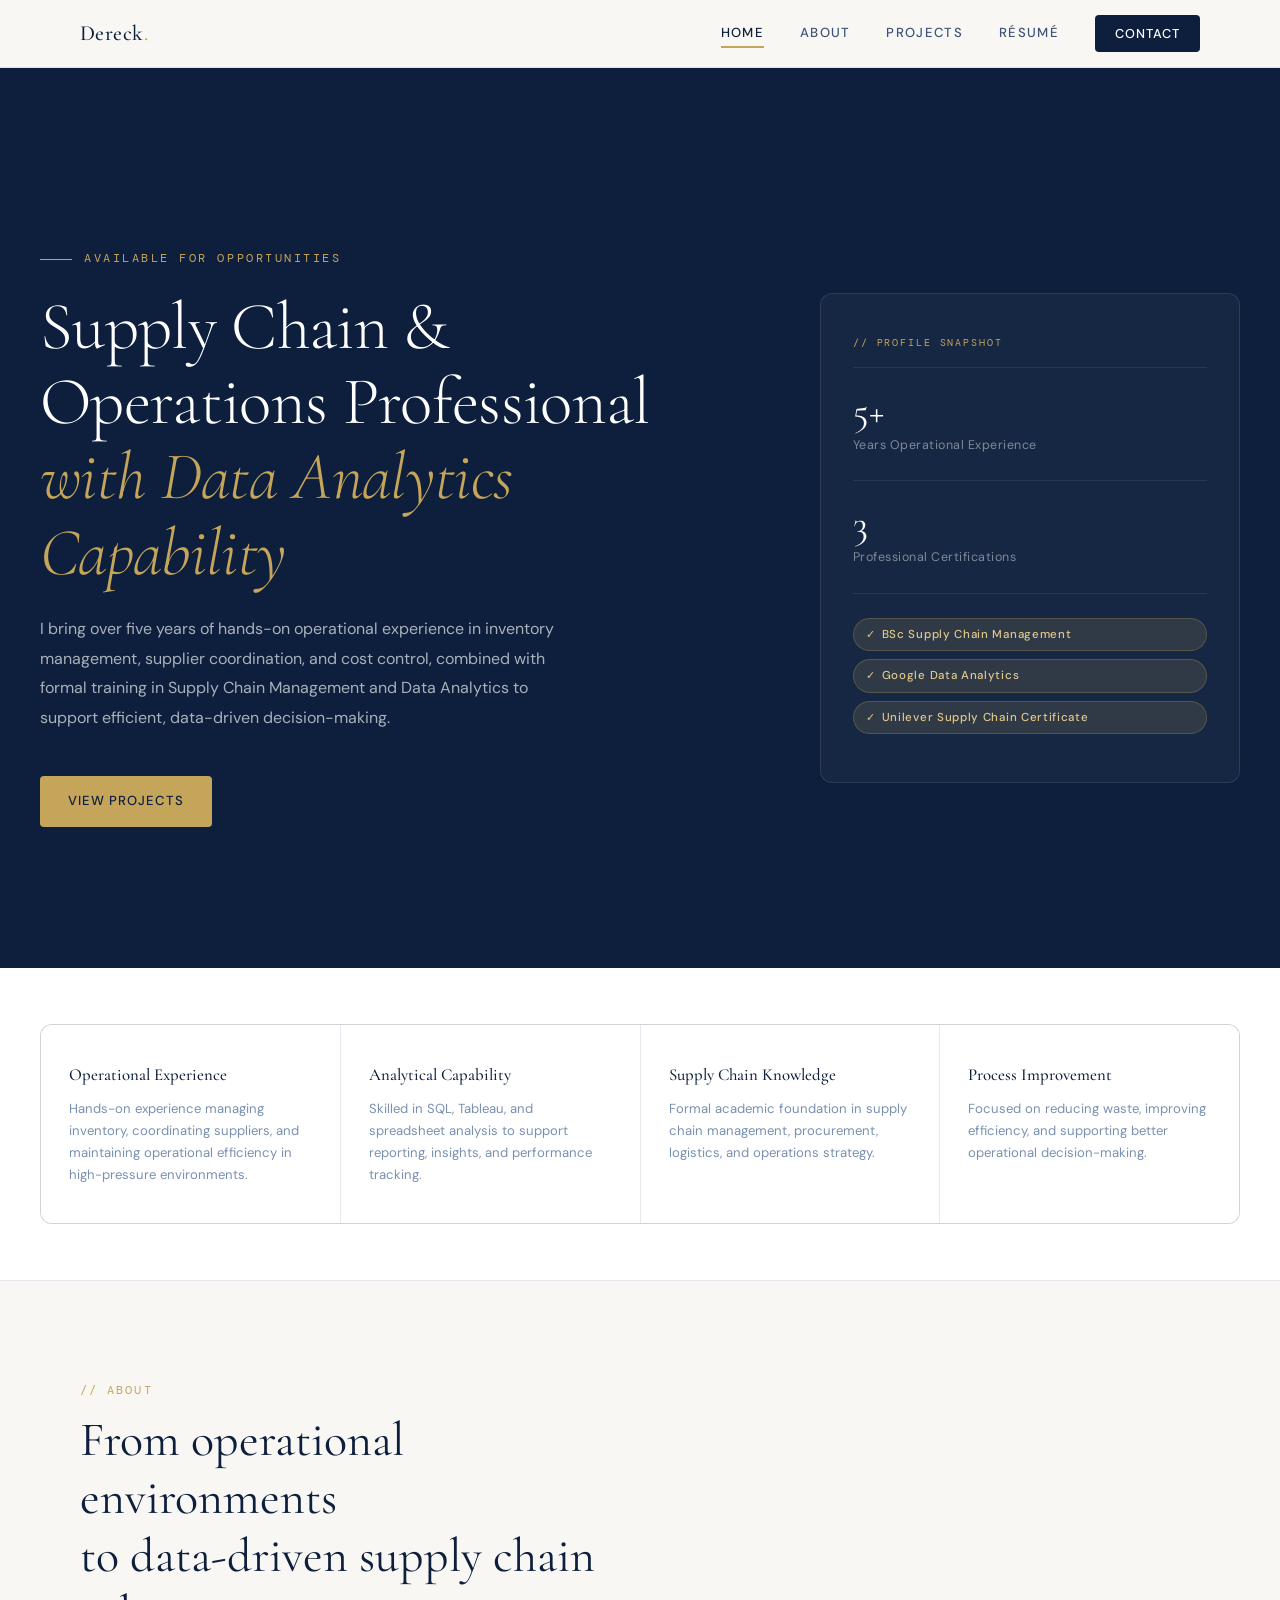
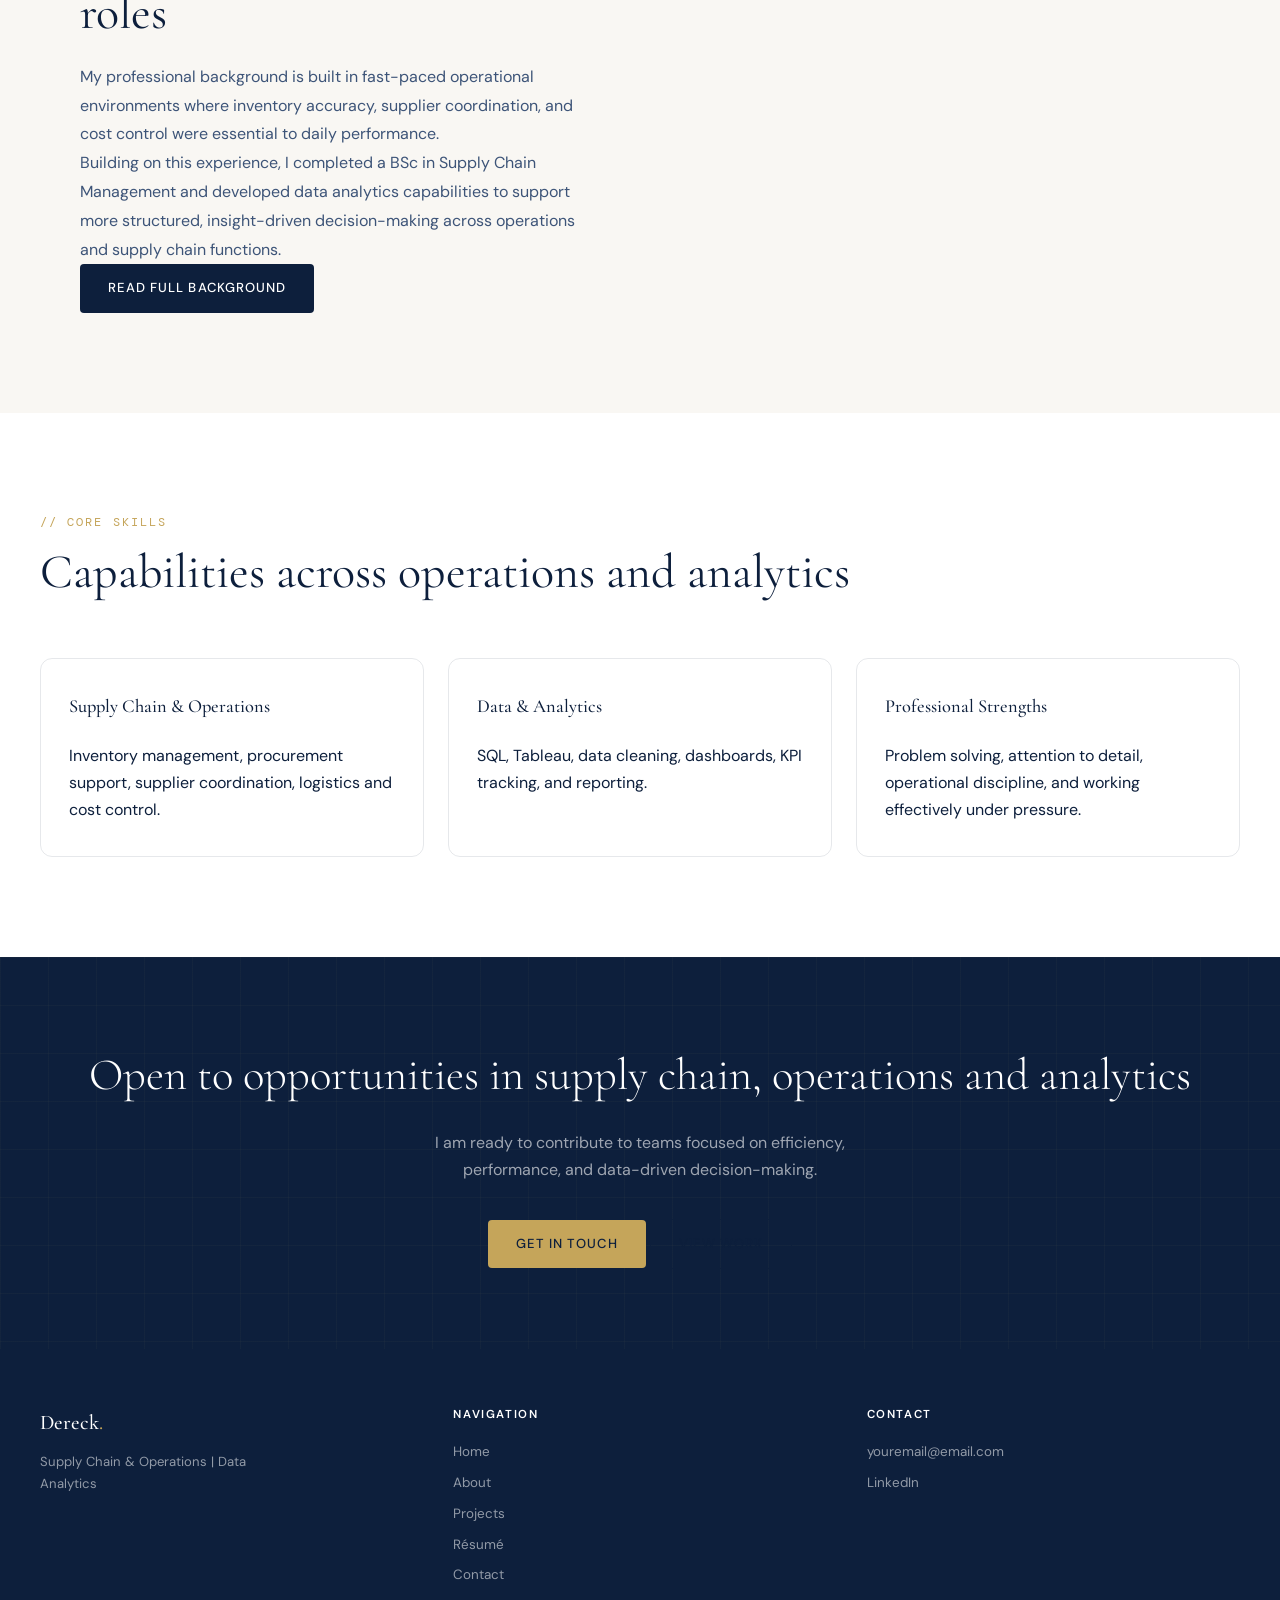
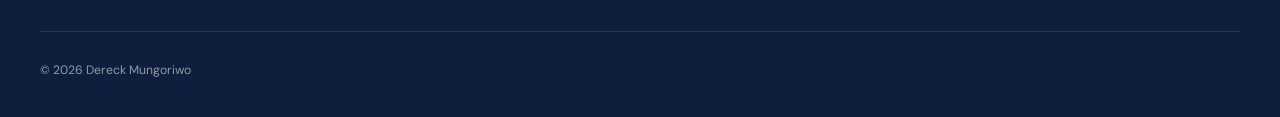
==== index.html @ 68392405 "Update index.html with new title and content" ====
<!DOCTYPE html>
<html lang="en">
<head>
  <meta charset="UTF-8" />
  <meta name="viewport" content="width=device-width, initial-scale=1.0" />

  <title>Dereck Mungoriwo | Supply Chain & Operations Portfolio</title>

  <meta name="description" content="Supply Chain Management graduate with 5+ years of operational experience in inventory control, supplier coordination, and cost efficiency, supported by data analytics skills in SQL, Tableau, and business reporting.">

  <!-- Canonical -->
  <link rel="canonical" href="https://dereckmungoriwo.com/" />

  <!-- Styles -->
  <link rel="stylesheet" href="assets/css/global.css" />
  <link rel="stylesheet" href="assets/css/home.css" />

  <!-- Google Analytics -->
  <script async src="https://www.googletagmanager.com/gtag/js?id=G-XXXXXXXXXX"></script>
  <script>
    window.dataLayer = window.dataLayer || [];
    function gtag(){dataLayer.push(arguments);}
    gtag('js', new Date());
    gtag('config', 'G-XXXXXXXXXX');
  </script>
</head>

<body>

<!-- NAV -->
<nav class="site-nav">
  <div class="nav-inner">
    <a href="index.html" class="nav-logo">Dereck<span>.</span></a>
    <div class="nav-links">
      <a href="index.html" class="active">Home</a>
      <a href="about.html">About</a>
      <a href="projects.html">Projects</a>
      <a href="resume.html">Résumé</a>
      <a href="contact.html" class="nav-cta">Contact</a>
    </div>
    <div class="nav-toggle" onclick="toggleNav()">
      <span></span><span></span><span></span>
    </div>
  </div>
</nav>

<div class="nav-mobile" id="navMobile">
  <a href="index.html">Home</a>
  <a href="about.html">About</a>
  <a href="projects.html">Projects</a>
  <a href="resume.html">Résumé</a>
  <a href="contact.html">Contact</a>
</div>

<main class="page-wrapper">

<!-- HERO -->
<section class="hero">
  <div class="hero-inner">

    <div class="hero-content">
      <p class="hero-eyebrow">Available for Opportunities</p>

      <h1 class="hero-title">
        Supply Chain & Operations Professional<br>
        <em>with Data Analytics Capability</em>
      </h1>

      <p class="hero-subtitle">
        I bring over five years of hands-on operational experience in inventory management, supplier coordination, and cost control, combined with formal training in Supply Chain Management and Data Analytics to support efficient, data-driven decision-making.
      </p>

      <div class="hero-actions">
        <a href="projects.html" class="btn btn-gold">View Projects</a>
        <a href="resume.html" class="btn btn-outline">Download CV</a>
        <a href="contact.html" class="btn btn-outline">Contact Me</a>
      </div>
    </div>

    <div class="hero-card">
      <p class="hero-card-label">// Profile Snapshot</p>

      <div class="hero-stat">
        <span class="hero-stat-num">5+</span>
        <span class="hero-stat-desc">Years Operational Experience</span>
      </div>

      <div class="hero-divider"></div>

      <div class="hero-stat">
        <span class="hero-stat-num">3</span>
        <span class="hero-stat-desc">Professional Certifications</span>
      </div>

      <div class="hero-divider"></div>

      <span class="hero-badge">BSc Supply Chain Management</span>
      <span class="hero-badge">Google Data Analytics</span>
      <span class="hero-badge">Unilever Supply Chain Certificate</span>
    </div>

  </div>
</section>

<!-- VALUE -->
<section class="value-strip">
  <div class="value-strip-inner">

    <div class="value-item">
      <h3>Operational Experience</h3>
      <p>Hands-on experience managing inventory, coordinating suppliers, and maintaining operational efficiency in high-pressure environments.</p>
    </div>

    <div class="value-item">
      <h3>Analytical Capability</h3>
      <p>Skilled in SQL, Tableau, and spreadsheet analysis to support reporting, insights, and performance tracking.</p>
    </div>

    <div class="value-item">
      <h3>Supply Chain Knowledge</h3>
      <p>Formal academic foundation in supply chain management, procurement, logistics, and operations strategy.</p>
    </div>

    <div class="value-item">
      <h3>Process Improvement</h3>
      <p>Focused on reducing waste, improving efficiency, and supporting better operational decision-making.</p>
    </div>

  </div>
</section>

<!-- ABOUT PREVIEW -->
<section class="about-preview">
  <div class="about-preview-inner container">

    <div class="about-text">
      <span class="section-label">// About</span>

      <h2 class="section-heading">
        From operational environments<br>to data-driven supply chain roles
      </h2>

      <p class="section-subtext">
        My professional background is built in fast-paced operational environments where inventory accuracy, supplier coordination, and cost control were essential to daily performance.
      </p>

      <p class="section-subtext">
        Building on this experience, I completed a BSc in Supply Chain Management and developed data analytics capabilities to support more structured, insight-driven decision-making across operations and supply chain functions.
      </p>

      <a href="about.html" class="btn btn-primary">Read Full Background</a>
    </div>

  </div>
</section>

<!-- SKILLS -->
<section class="skills-preview">
  <div class="skills-preview-inner">

    <span class="section-label">// Core Skills</span>
    <h2 class="section-heading">Capabilities across operations and analytics</h2>

    <div class="skills-preview-grid">

      <div class="skill-card">
        <h3>Supply Chain & Operations</h3>
        <p>Inventory management, procurement support, supplier coordination, logistics and cost control.</p>
      </div>

      <div class="skill-card">
        <h3>Data & Analytics</h3>
        <p>SQL, Tableau, data cleaning, dashboards, KPI tracking, and reporting.</p>
      </div>

      <div class="skill-card">
        <h3>Professional Strengths</h3>
        <p>Problem solving, attention to detail, operational discipline, and working effectively under pressure.</p>
      </div>

    </div>

  </div>
</section>

<!-- CTA -->
<section class="cta-banner">
  <h2>Open to opportunities in supply chain, operations and analytics</h2>
  <p>I am ready to contribute to teams focused on efficiency, performance, and data-driven decision-making.</p>

  <div>
    <a href="contact.html" class="btn btn-gold">Get in Touch</a>
    <a href="projects.html" class="btn btn-outline">View Work</a>
  </div>
</section>

</main>

<!-- FOOTER -->
<footer class="site-footer">
  <div class="footer-inner">

    <div class="footer-brand">
      <div class="footer-logo">Dereck<span>.</span></div>
      <p>Supply Chain & Operations | Data Analytics</p>
    </div>

    <div class="footer-col">
      <h4>Navigation</h4>
      <a href="index.html">Home</a>
      <a href="about.html">About</a>
      <a href="projects.html">Projects</a>
      <a href="resume.html">Résumé</a>
      <a href="contact.html">Contact</a>
    </div>

    <div class="footer-col">
      <h4>Contact</h4>
      <a href="mailto:youremail@email.com">youremail@email.com</a>
      <a href="https://linkedin.com/in/yourprofile" target="_blank">LinkedIn</a>
    </div>

  </div>

  <div class="footer-bottom">
    <p>© 2026 Dereck Mungoriwo</p>
  </div>
</footer>

<script>
function toggleNav() {
  document.getElementById('navMobile').classList.toggle('open');
}
</script>

</body>
</html>
---- assets/css/global.css ----
/* ============================================
   GLOBAL.CSS — Shared Variables, Reset, Nav, Footer
   ============================================ */

@import url('https://fonts.googleapis.com/css2?family=Cormorant+Garamond:wght@300;400;500;600&family=DM+Sans:wght@300;400;500;600&family=DM+Mono:wght@300;400&display=swap');

/* ── CSS Custom Properties ── */
:root {
  --navy: #0d1f3c;
  --navy-mid: #1a3256;
  --steel: #2c4a6e;
  --accent: #c5a55a;
  --accent-light: #e0c88a;
  --ivory: #f9f7f3;
  --white: #ffffff;
  --text-dark: #0d1f3c;
  --text-mid: #3d5478;
  --text-muted: #7a90b0;
  --border: rgba(13,31,60,0.10);
  --shadow-soft: 0 4px 24px rgba(13,31,60,0.08);
  --shadow-card: 0 8px 40px rgba(13,31,60,0.12);
  --radius: 4px;
  --radius-lg: 12px;
  --transition: 0.3s cubic-bezier(0.4,0,0.2,1);
  --font-display: 'Cormorant Garamond', serif;
  --font-body: 'DM Sans', sans-serif;
  --font-mono: 'DM Mono', monospace;
}

/* ── Reset ── */
*, *::before, *::after { box-sizing: border-box; margin: 0; padding: 0; }
html { scroll-behavior: smooth; font-size: 16px; }
body {
  font-family: var(--font-body);
  background: var(--ivory);
  color: var(--text-dark);
  line-height: 1.7;
  -webkit-font-smoothing: antialiased;
}
a { text-decoration: none; color: inherit; }
img { display: block; max-width: 100%; }
ul { list-style: none; }

/* ── Navigation ── */
.site-nav {
  position: fixed;
  top: 0; left: 0; right: 0;
  z-index: 100;
  background: rgba(249,247,243,0.92);
  backdrop-filter: blur(12px);
  border-bottom: 1px solid var(--border);
  height: 68px;
  display: flex;
  align-items: center;
}
.nav-inner {
  width: 100%;
  max-width: 1200px;
  margin: 0 auto;
  padding: 0 40px;
  display: flex;
  align-items: center;
  justify-content: space-between;
}
.nav-logo {
  font-family: var(--font-display);
  font-size: 1.35rem;
  font-weight: 500;
  color: var(--navy);
  letter-spacing: 0.02em;
}
.nav-logo span {
  color: var(--accent);
}
.nav-links {
  display: flex;
  gap: 36px;
  align-items: center;
}
.nav-links a {
  font-family: var(--font-body);
  font-size: 0.82rem;
  font-weight: 500;
  letter-spacing: 0.10em;
  text-transform: uppercase;
  color: var(--text-mid);
  transition: color var(--transition);
  position: relative;
}
.nav-links a::after {
  content: '';
  position: absolute;
  bottom: -3px; left: 0; right: 0;
  height: 1.5px;
  background: var(--accent);
  transform: scaleX(0);
  transition: transform var(--transition);
  transform-origin: left;
}
.nav-links a:hover, .nav-links a.active { color: var(--navy); }
.nav-links a:hover::after, .nav-links a.active::after { transform: scaleX(1); }
.nav-cta {
  background: var(--navy);
  color: var(--white) !important;
  padding: 8px 20px;
  border-radius: var(--radius);
  font-size: 0.80rem !important;
  letter-spacing: 0.08em !important;
  transition: background var(--transition) !important;
}
.nav-cta:hover { background: var(--steel) !important; }
.nav-cta::after { display: none !important; }

/* Hamburger */
.nav-toggle {
  display: none;
  flex-direction: column;
  gap: 5px;
  cursor: pointer;
  padding: 6px;
}
.nav-toggle span {
  display: block;
  width: 22px; height: 2px;
  background: var(--navy);
  border-radius: 2px;
  transition: var(--transition);
}
.nav-mobile {
  display: none;
  position: fixed;
  top: 68px; left: 0; right: 0;
  background: var(--ivory);
  border-bottom: 1px solid var(--border);
  padding: 20px 40px;
  z-index: 99;
  flex-direction: column;
  gap: 20px;
}
.nav-mobile a {
  font-size: 0.90rem;
  font-weight: 500;
  letter-spacing: 0.08em;
  text-transform: uppercase;
  color: var(--text-mid);
}
.nav-mobile.open { display: flex; }

/* ── Footer ── */
.site-footer {
  background: var(--navy);
  color: rgba(255,255,255,0.55);
  padding: 56px 40px 36px;
  margin-top: 0;
}
.footer-inner {
  max-width: 1200px;
  margin: 0 auto;
  display: grid;
  grid-template-columns: 1fr 1fr 1fr;
  gap: 40px;
  padding-bottom: 36px;
  border-bottom: 1px solid rgba(255,255,255,0.10);
}
.footer-brand .footer-logo {
  font-family: var(--font-display);
  font-size: 1.3rem;
  font-weight: 500;
  color: var(--white);
  margin-bottom: 10px;
}
.footer-brand .footer-logo span { color: var(--accent); }
.footer-brand p { font-size: 0.82rem; line-height: 1.7; max-width: 240px; }
.footer-col h4 {
  font-family: var(--font-body);
  font-size: 0.72rem;
  font-weight: 600;
  letter-spacing: 0.14em;
  text-transform: uppercase;
  color: var(--white);
  margin-bottom: 16px;
}
.footer-col a, .footer-col p {
  display: block;
  font-size: 0.84rem;
  color: rgba(255,255,255,0.55);
  margin-bottom: 8px;
  transition: color var(--transition);
}
.footer-col a:hover { color: var(--accent); }
.footer-bottom {
  max-width: 1200px;
  margin: 28px auto 0;
  display: flex;
  justify-content: space-between;
  align-items: center;
  font-size: 0.76rem;
}
.footer-bottom a { color: var(--accent); }

/* ── Shared Utility Classes ── */
.section-label {
  font-family: var(--font-mono);
  font-size: 0.72rem;
  letter-spacing: 0.18em;
  text-transform: uppercase;
  color: var(--accent);
  margin-bottom: 12px;
  display: block;
}
.section-heading {
  font-family: var(--font-display);
  font-size: clamp(2rem, 4vw, 3rem);
  font-weight: 400;
  color: var(--navy);
  line-height: 1.2;
  margin-bottom: 20px;
}
.section-subtext {
  font-size: 1rem;
  color: var(--text-mid);
  max-width: 560px;
  line-height: 1.8;
}
.btn {
  display: inline-flex;
  align-items: center;
  gap: 8px;
  padding: 13px 28px;
  font-family: var(--font-body);
  font-size: 0.82rem;
  font-weight: 500;
  letter-spacing: 0.08em;
  text-transform: uppercase;
  border-radius: var(--radius);
  cursor: pointer;
  transition: all var(--transition);
  border: none;
}
.btn-primary {
  background: var(--navy);
  color: var(--white);
}
.btn-primary:hover {
  background: var(--steel);
  transform: translateY(-1px);
  box-shadow: 0 6px 20px rgba(13,31,60,0.18);
}
.btn-outline {
  background: transparent;
  color: var(--navy);
  border: 1.5px solid var(--navy);
}
.btn-outline:hover {
  background: var(--navy);
  color: var(--white);
  transform: translateY(-1px);
}
.btn-gold {
  background: var(--accent);
  color: var(--navy);
}
.btn-gold:hover {
  background: var(--accent-light);
  transform: translateY(-1px);
  box-shadow: 0 6px 20px rgba(197,165,90,0.28);
}
.container {
  max-width: 1200px;
  margin: 0 auto;
  padding: 0 40px;
}
.page-wrapper {
  padding-top: 68px;
}

/* ── Tag Chips ── */
.tag {
  display: inline-block;
  background: rgba(13,31,60,0.06);
  color: var(--text-mid);
  font-size: 0.72rem;
  font-weight: 500;
  letter-spacing: 0.08em;
  text-transform: uppercase;
  padding: 4px 10px;
  border-radius: 2px;
}
.tag-gold {
  background: rgba(197,165,90,0.15);
  color: var(--accent);
}

/* ── Fade-in animation ── */
.fade-up {
  opacity: 0;
  transform: translateY(24px);
  transition: opacity 0.6s ease, transform 0.6s ease;
}
.fade-up.visible {
  opacity: 1;
  transform: none;
}

/* ── Responsive ── */
@media (max-width: 768px) {
  .nav-links { display: none; }
  .nav-toggle { display: flex; }
  .container { padding: 0 24px; }
  .footer-inner { grid-template-columns: 1fr; gap: 28px; }
  .footer-bottom { flex-direction: column; gap: 8px; text-align: center; }
}

/* ── Nav JS script (shared) ── */
---- assets/css/home.css ----
/* ============================================
   HOME.CSS — Index / Landing Page Styles
   ============================================ */

/* ── Hero ── */
.hero {
  min-height: 100vh;
  display: flex;
  align-items: center;
  background: var(--navy);
  position: relative;
  overflow: hidden;
  padding: 120px 40px 80px;
}
.hero-bg-grid {
  position: absolute;
  inset: 0;
  background-image:
    linear-gradient(rgba(197,165,90,0.04) 1px, transparent 1px),
    linear-gradient(90deg, rgba(197,165,90,0.04) 1px, transparent 1px);
  background-size: 60px 60px;
  pointer-events: none;
}
.hero-bg-circle {
  position: absolute;
  width: 700px; height: 700px;
  border-radius: 50%;
  background: radial-gradient(circle, rgba(44,74,110,0.5) 0%, transparent 70%);
  right: -200px; top: -100px;
  pointer-events: none;
}
.hero-bg-accent {
  position: absolute;
  width: 300px; height: 3px;
  background: linear-gradient(90deg, var(--accent), transparent);
  top: 50%; left: 0;
  transform: translateY(-50%);
  pointer-events: none;
}
.hero-inner {
  max-width: 1200px;
  margin: 0 auto;
  width: 100%;
  display: grid;
  grid-template-columns: 1fr 420px;
  gap: 80px;
  align-items: center;
}
.hero-eyebrow {
  font-family: var(--font-mono);
  font-size: 0.72rem;
  letter-spacing: 0.22em;
  text-transform: uppercase;
  color: var(--accent);
  margin-bottom: 20px;
  display: flex;
  align-items: center;
  gap: 12px;
}
.hero-eyebrow::before {
  content: '';
  width: 32px; height: 1px;
  background: var(--accent);
  display: inline-block;
}
.hero-title {
  font-family: var(--font-display);
  font-size: clamp(2.6rem, 5.5vw, 4.2rem);
  font-weight: 300;
  color: var(--white);
  line-height: 1.12;
  margin-bottom: 24px;
  letter-spacing: -0.01em;
}
.hero-title em {
  font-style: italic;
  color: var(--accent);
}
.hero-subtitle {
  font-size: 1rem;
  color: rgba(255,255,255,0.65);
  line-height: 1.85;
  max-width: 540px;
  margin-bottom: 44px;
}
.hero-actions {
  display: flex;
  gap: 16px;
  flex-wrap: wrap;
}
.hero-card {
  background: rgba(255,255,255,0.04);
  border: 1px solid rgba(255,255,255,0.10);
  border-radius: var(--radius-lg);
  padding: 40px 32px;
  backdrop-filter: blur(8px);
}
.hero-card-label {
  font-family: var(--font-mono);
  font-size: 0.65rem;
  letter-spacing: 0.18em;
  text-transform: uppercase;
  color: var(--accent);
  margin-bottom: 24px;
  padding-bottom: 16px;
  border-bottom: 1px solid rgba(255,255,255,0.08);
}
.hero-stat {
  display: flex;
  flex-direction: column;
  margin-bottom: 24px;
}
.hero-stat-num {
  font-family: var(--font-display);
  font-size: 2.4rem;
  font-weight: 400;
  color: var(--white);
  line-height: 1;
  margin-bottom: 4px;
}
.hero-stat-desc {
  font-size: 0.78rem;
  color: rgba(255,255,255,0.45);
  letter-spacing: 0.04em;
}
.hero-divider {
  height: 1px;
  background: rgba(255,255,255,0.08);
  margin: 8px 0 24px;
}
.hero-badge {
  display: inline-flex;
  align-items: center;
  gap: 6px;
  background: rgba(197,165,90,0.15);
  border: 1px solid rgba(197,165,90,0.25);
  color: var(--accent-light);
  font-size: 0.72rem;
  font-weight: 500;
  letter-spacing: 0.06em;
  padding: 6px 12px;
  border-radius: 40px;
  margin-bottom: 8px;
  width: 100%;
}
.hero-badge::before {
  content: '✓';
  font-size: 0.7rem;
}

/* Hero animations */
.hero-title { animation: fadeSlideUp 0.8s 0.1s both; }
.hero-eyebrow { animation: fadeSlideUp 0.8s 0s both; }
.hero-subtitle { animation: fadeSlideUp 0.8s 0.2s both; }
.hero-actions { animation: fadeSlideUp 0.8s 0.3s both; }
.hero-card { animation: fadeSlideUp 0.9s 0.4s both; }

@keyframes fadeSlideUp {
  from { opacity: 0; transform: translateY(28px); }
  to { opacity: 1; transform: none; }
}

/* ── What I Bring strip ── */
.value-strip {
  background: var(--white);
  padding: 56px 40px;
  border-bottom: 1px solid var(--border);
}
.value-strip-inner {
  max-width: 1200px;
  margin: 0 auto;
  display: grid;
  grid-template-columns: repeat(4, 1fr);
  gap: 1px;
  background: var(--border);
  border: 1px solid var(--border);
  border-radius: var(--radius-lg);
  overflow: hidden;
}
.value-item {
  background: var(--white);
  padding: 36px 28px;
  transition: background var(--transition);
}
.value-item:hover { background: var(--ivory); }
.value-icon {
  font-size: 1.5rem;
  margin-bottom: 14px;
}
.value-item h3 {
  font-family: var(--font-display);
  font-size: 1.05rem;
  font-weight: 500;
  color: var(--navy);
  margin-bottom: 8px;
}
.value-item p {
  font-size: 0.82rem;
  color: var(--text-muted);
  line-height: 1.7;
}

/* ── About preview ── */
.about-preview {
  padding: 100px 40px;
}
.about-preview-inner {
  max-width: 1200px;
  margin: 0 auto;
  display: grid;
  grid-template-columns: 1fr 1fr;
  gap: 80px;
  align-items: center;
}
.about-visual {
  position: relative;
}
.about-visual-card {
  background: var(--navy);
  border-radius: var(--radius-lg);
  padding: 48px 40px;
  color: var(--white);
  position: relative;
  overflow: hidden;
}
.about-visual-card::before {
  content: '';
  position: absolute;
  top: -40px; right: -40px;
  width: 180px; height: 180px;
  border-radius: 50%;
  background: rgba(197,165,90,0.08);
}
.about-visual-card::after {
  content: '';
  position: absolute;
  bottom: -30px; left: -30px;
  width: 120px; height: 120px;
  border-radius: 50%;
  background: rgba(44,74,110,0.4);
}
.about-quote {
  font-family: var(--font-display);
  font-size: 1.5rem;
  font-weight: 300;
  font-style: italic;
  line-height: 1.5;
  margin-bottom: 24px;
  position: relative;
  z-index: 1;
}
.about-quote::before {
  content: '"';
  font-size: 4rem;
  color: var(--accent);
  line-height: 0;
  vertical-align: -0.4em;
  margin-right: 4px;
  font-style: normal;
}
.about-source {
  font-size: 0.78rem;
  color: rgba(255,255,255,0.45);
  letter-spacing: 0.08em;
  text-transform: uppercase;
  position: relative;
  z-index: 1;
}
.about-journey {
  margin-top: 20px;
  display: flex;
  flex-direction: column;
  gap: 12px;
}
.journey-step {
  display: flex;
  align-items: flex-start;
  gap: 14px;
  background: var(--white);
  border: 1px solid var(--border);
  padding: 16px 20px;
  border-radius: var(--radius);
}
.journey-dot {
  width: 8px; height: 8px;
  border-radius: 50%;
  background: var(--accent);
  flex-shrink: 0;
  margin-top: 6px;
}
.journey-step p {
  font-size: 0.83rem;
  color: var(--text-mid);
  line-height: 1.6;
}
.journey-step strong {
  color: var(--navy);
  display: block;
  font-size: 0.80rem;
  letter-spacing: 0.04em;
  margin-bottom: 2px;
}

/* ── Skills preview ── */
.skills-preview {
  background: var(--white);
  padding: 100px 40px;
}
.skills-preview-inner {
  max-width: 1200px;
  margin: 0 auto;
}
.skills-preview-grid {
  display: grid;
  grid-template-columns: repeat(3, 1fr);
  gap: 24px;
  margin-top: 56px;
}
.skill-card {
  border: 1px solid var(--border);
  border-radius: var(--radius-lg);
  padding: 32px 28px;
  transition: all var(--transition);
  position: relative;
  overflow: hidden;
}
.skill-card::before {
  content: '';
  position: absolute;
  top: 0; left: 0; right: 0;
  height: 3px;
  background: var(--accent);
  transform: scaleX(0);
  transform-origin: left;
  transition: transform var(--transition);
}
.skill-card:hover { box-shadow: var(--shadow-card); transform: translateY(-4px); }
.skill-card:hover::before { transform: scaleX(1); }
.skill-card h3 {
  font-family: var(--font-display);
  font-size: 1.15rem;
  font-weight: 500;
  color: var(--navy);
  margin-bottom: 20px;
}
.skill-pills {
  display: flex;
  flex-wrap: wrap;
  gap: 8px;
}
.skill-pill {
  font-size: 0.72rem;
  font-weight: 500;
  color: var(--text-mid);
  background: var(--ivory);
  border: 1px solid var(--border);
  padding: 5px 12px;
  border-radius: 40px;
  letter-spacing: 0.04em;
}

/* ── CTA Banner ── */
.cta-banner {
  background: var(--navy);
  padding: 80px 40px;
  text-align: center;
  position: relative;
  overflow: hidden;
}
.cta-banner::before {
  content: '';
  position: absolute;
  inset: 0;
  background-image:
    linear-gradient(rgba(197,165,90,0.04) 1px, transparent 1px),
    linear-gradient(90deg, rgba(197,165,90,0.04) 1px, transparent 1px);
  background-size: 48px 48px;
}
.cta-banner h2 {
  font-family: var(--font-display);
  font-size: clamp(1.8rem, 3.5vw, 2.8rem);
  font-weight: 300;
  color: var(--white);
  margin-bottom: 16px;
  position: relative;
}
.cta-banner p {
  color: rgba(255,255,255,0.60);
  font-size: 1rem;
  margin-bottom: 36px;
  max-width: 500px;
  margin-left: auto;
  margin-right: auto;
  position: relative;
}
.cta-banner .btn { position: relative; }

/* ── Responsive ── */
@media (max-width: 1024px) {
  .hero-inner { grid-template-columns: 1fr; }
  .hero-card { display: none; }
  .value-strip-inner { grid-template-columns: repeat(2, 1fr); }
  .about-preview-inner { grid-template-columns: 1fr; }
  .skills-preview-grid { grid-template-columns: 1fr 1fr; }
}
@media (max-width: 640px) {
  .value-strip-inner { grid-template-columns: 1fr; }
  .skills-preview-grid { grid-template-columns: 1fr; }
  .hero { padding: 100px 24px 60px; }
  .about-preview, .skills-preview { padding: 64px 24px; }
}
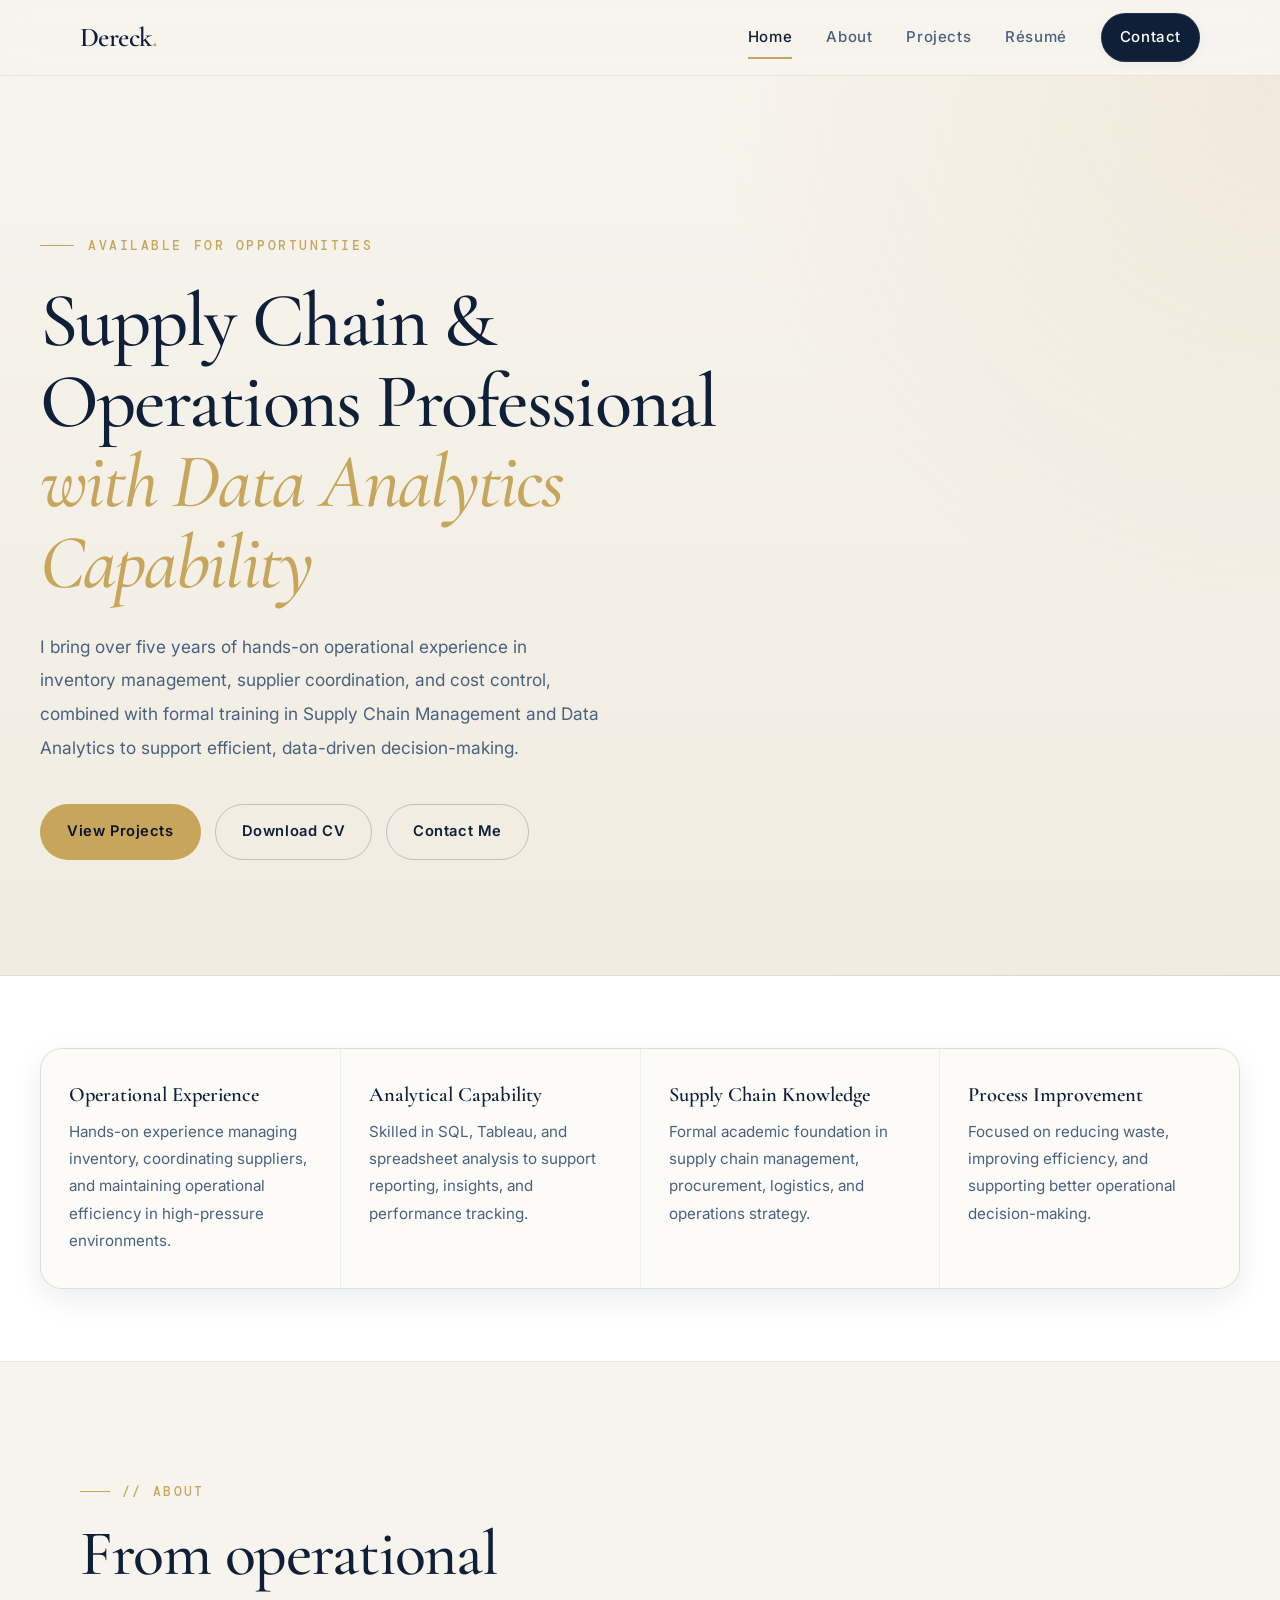
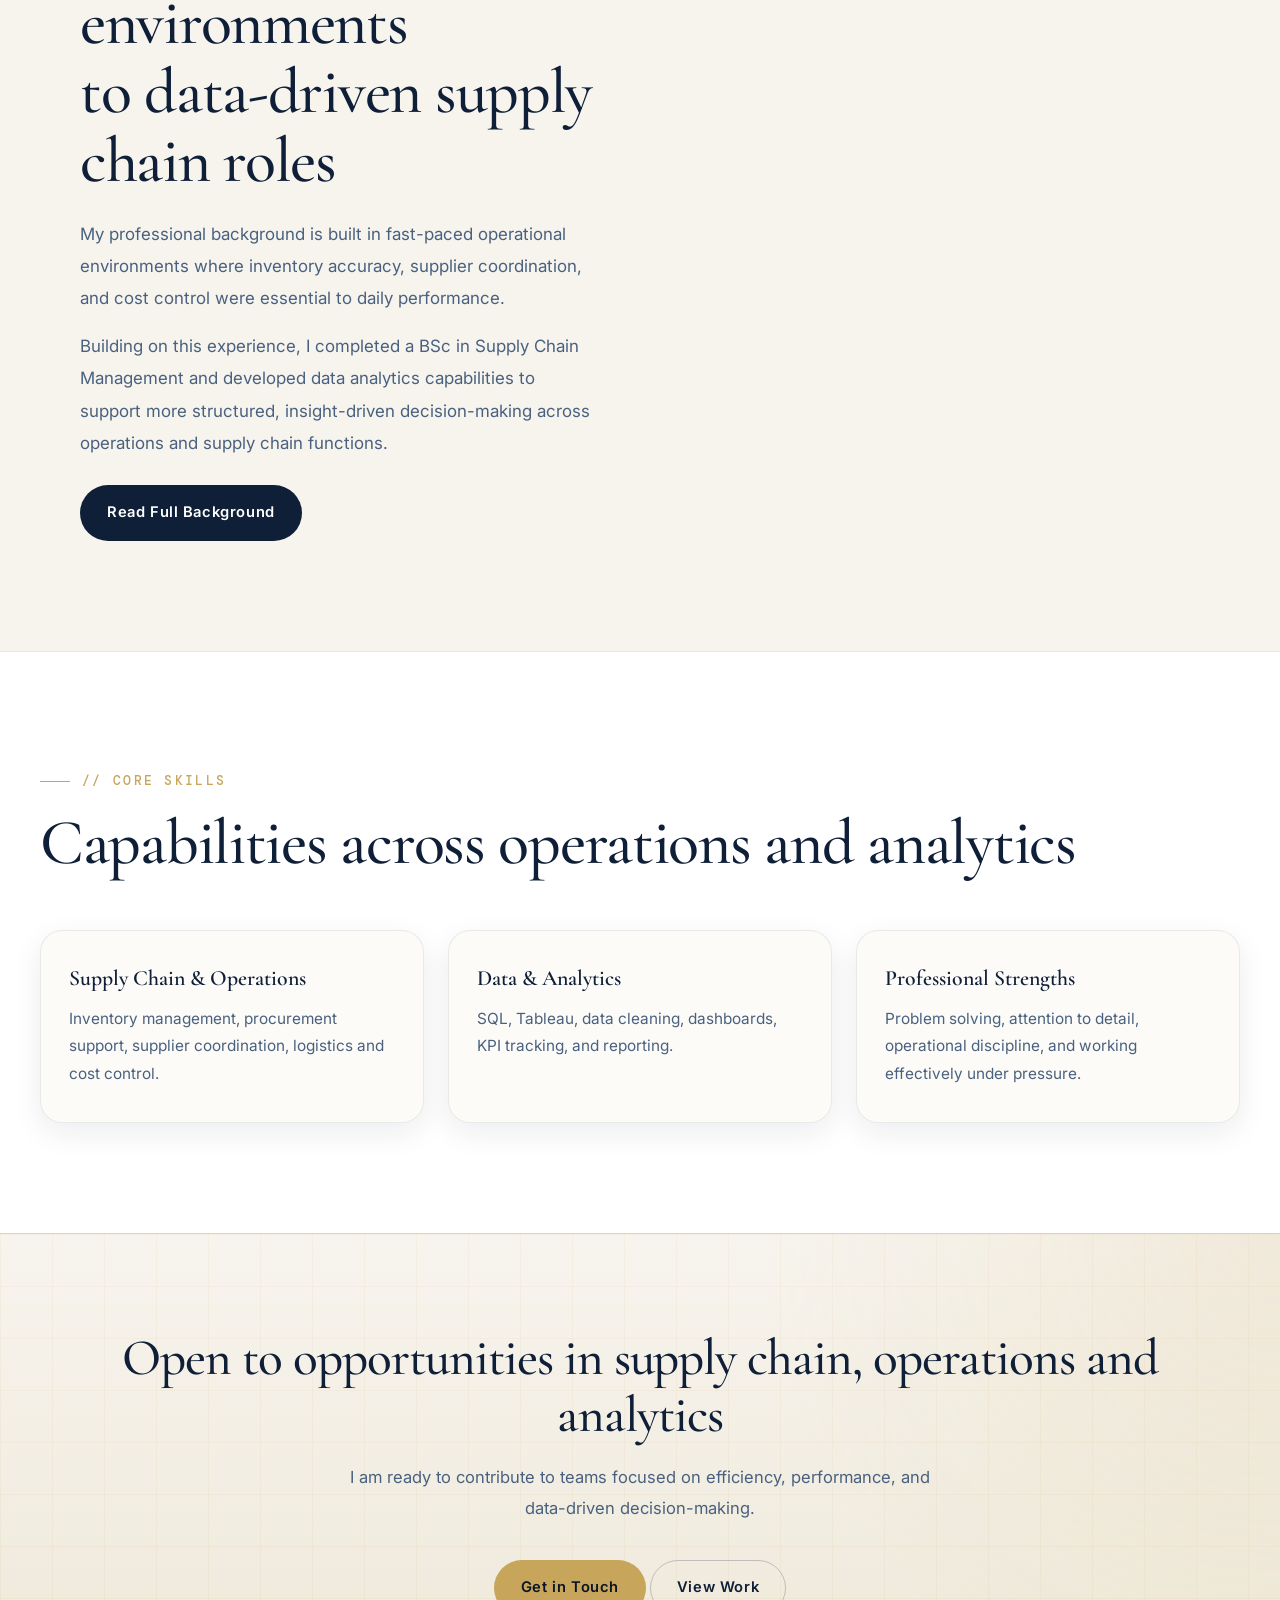
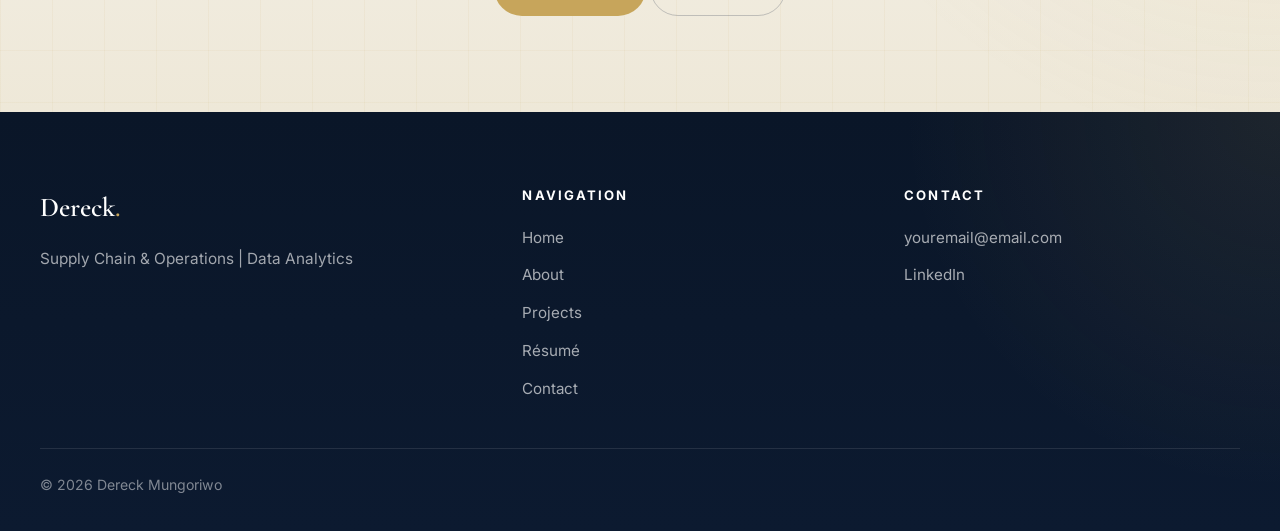
==== commit 35d2646c: "Fix hero title and remove profile snapshot Updated hero section to reflect correct title and removed" ====
--- a/index.html
+++ b/index.html
@@ -54,15 +54,14 @@
 
 <main class="page-wrapper">
 
-<!-- HERO -->
 <section class="hero">
   <div class="hero-inner">
 
-    <div class="hero-content">
+    <div class="hero-content hero-content-full">
       <p class="hero-eyebrow">Available for Opportunities</p>
 
       <h1 class="hero-title">
-        Supply Chain & Operations Professional<br>
+        Supply Chain &amp; Operations Professional
         <em>with Data Analytics Capability</em>
       </h1>
 
@@ -75,28 +74,6 @@
         <a href="resume.html" class="btn btn-outline">Download CV</a>
         <a href="contact.html" class="btn btn-outline">Contact Me</a>
       </div>
-    </div>
-
-    <div class="hero-card">
-      <p class="hero-card-label">// Profile Snapshot</p>
-
-      <div class="hero-stat">
-        <span class="hero-stat-num">5+</span>
-        <span class="hero-stat-desc">Years Operational Experience</span>
-      </div>
-
-      <div class="hero-divider"></div>
-
-      <div class="hero-stat">
-        <span class="hero-stat-num">3</span>
-        <span class="hero-stat-desc">Professional Certifications</span>
-      </div>
-
-      <div class="hero-divider"></div>
-
-      <span class="hero-badge">BSc Supply Chain Management</span>
-      <span class="hero-badge">Google Data Analytics</span>
-      <span class="hero-badge">Unilever Supply Chain Certificate</span>
     </div>
 
   </div>
--- a/assets/css/global.css
+++ b/assets/css/global.css
@@ -1,314 +1,749 @@
 /* ============================================
-   GLOBAL.CSS — Shared Variables, Reset, Nav, Footer
+   GLOBAL.CSS — Premium Shared Design System
    ============================================ */
 
-@import url('https://fonts.googleapis.com/css2?family=Cormorant+Garamond:wght@300;400;500;600&family=DM+Sans:wght@300;400;500;600&family=DM+Mono:wght@300;400&display=swap');
+@import url('https://fonts.googleapis.com/css2?family=Cormorant+Garamond:wght@400;500;600;700&family=Inter:wght@400;500;600;700&family=DM+Mono:wght@400;500&display=swap');
 
 /* ── CSS Custom Properties ── */
 :root {
-  --navy: #0d1f3c;
-  --navy-mid: #1a3256;
-  --steel: #2c4a6e;
-  --accent: #c5a55a;
-  --accent-light: #e0c88a;
-  --ivory: #f9f7f3;
+  --navy: #0f1f38;
+  --navy-deep: #0a1628;
+  --navy-soft: #1b3358;
+  --steel: #35527a;
+  --accent: #c7a55b;
+  --accent-soft: #d7b978;
+  --accent-pale: #efe2bf;
+  --ivory: #f7f4ee;
+  --surface: #fcfbf8;
   --white: #ffffff;
-  --text-dark: #0d1f3c;
-  --text-mid: #3d5478;
-  --text-muted: #7a90b0;
-  --border: rgba(13,31,60,0.10);
-  --shadow-soft: 0 4px 24px rgba(13,31,60,0.08);
-  --shadow-card: 0 8px 40px rgba(13,31,60,0.12);
-  --radius: 4px;
-  --radius-lg: 12px;
-  --transition: 0.3s cubic-bezier(0.4,0,0.2,1);
+
+  --text-dark: #13253f;
+  --text-mid: #49617f;
+  --text-soft: #6f829d;
+  --text-faint: #97a7bc;
+
+  --border: rgba(15, 31, 56, 0.10);
+  --border-strong: rgba(15, 31, 56, 0.18);
+
+  --shadow-xs: 0 2px 10px rgba(15, 31, 56, 0.04);
+  --shadow-soft: 0 10px 30px rgba(15, 31, 56, 0.08);
+  --shadow-card: 0 18px 50px rgba(15, 31, 56, 0.12);
+  --shadow-hover: 0 22px 60px rgba(15, 31, 56, 0.16);
+
+  --radius-sm: 8px;
+  --radius: 14px;
+  --radius-lg: 22px;
+  --radius-xl: 30px;
+
+  --transition: 0.32s cubic-bezier(0.4, 0, 0.2, 1);
+
   --font-display: 'Cormorant Garamond', serif;
-  --font-body: 'DM Sans', sans-serif;
+  --font-body: 'Inter', sans-serif;
   --font-mono: 'DM Mono', monospace;
+
+  --max-width: 1200px;
 }
 
 /* ── Reset ── */
-*, *::before, *::after { box-sizing: border-box; margin: 0; padding: 0; }
-html { scroll-behavior: smooth; font-size: 16px; }
+*,
+*::before,
+*::after {
+  box-sizing: border-box;
+  margin: 0;
+  padding: 0;
+}
+
+html {
+  scroll-behavior: smooth;
+  font-size: 16px;
+  /* Prevents fixed nav from covering section headings on anchor jump */
+  scroll-padding-top: 96px;
+}
+
 body {
   font-family: var(--font-body);
   background: var(--ivory);
   color: var(--text-dark);
-  line-height: 1.7;
+  line-height: 1.75;
   -webkit-font-smoothing: antialiased;
-}
-a { text-decoration: none; color: inherit; }
-img { display: block; max-width: 100%; }
-ul { list-style: none; }
+  text-rendering: optimizeLegibility;
+}
+
+/* Ensures Cormorant Garamond applies to all headings,
+   not only those carrying an explicit class */
+h1, h2, h3 {
+  font-family: var(--font-display);
+  font-weight: 500;
+}
+
+a {
+  text-decoration: none;
+  color: inherit;
+  transition: color var(--transition), opacity var(--transition), transform var(--transition);
+}
+
+img {
+  display: block;
+  max-width: 100%;
+}
+
+ul {
+  list-style: none;
+}
+
+button,
+input,
+textarea,
+select {
+  font: inherit;
+}
+
+/* ── Global Layout ── */
+.container {
+  max-width: var(--max-width);
+  margin: 0 auto;
+  padding: 0 40px;
+}
+
+.page-wrapper {
+  padding-top: 76px;
+}
+
+section {
+  position: relative;
+}
+
+/* ── Typography ── */
+.section-label {
+  display: inline-flex;
+  align-items: center;
+  gap: 12px;
+  font-family: var(--font-mono);
+  font-size: 0.8rem;
+  font-weight: 500;
+  letter-spacing: 0.18em;
+  text-transform: uppercase;
+  color: var(--accent);
+  margin-bottom: 16px;
+}
+
+.section-label::before {
+  content: '';
+  width: 30px;
+  height: 1px;
+  background: var(--accent);
+  display: inline-block;
+}
+
+.section-heading {
+  font-family: var(--font-display);
+  font-size: clamp(2.4rem, 5vw, 4rem);
+  font-weight: 500;
+  line-height: 1.08;
+  letter-spacing: -0.02em;
+  color: var(--navy);
+  margin-bottom: 22px;
+}
+
+.section-subtext {
+  font-size: 1.06rem;
+  line-height: 1.9;
+  color: var(--text-mid);
+  max-width: 720px;
+}
+
+/* ── Shared Page Hero ── */
+.page-hero {
+  padding: 120px 40px 80px;
+  background:
+    radial-gradient(circle at top right, rgba(199,165,91,0.10), transparent 30%),
+    linear-gradient(180deg, #f9f7f2 0%, #f6f2ea 100%);
+  border-bottom: 1px solid var(--border);
+}
+
+.page-hero-inner {
+  max-width: 920px;
+  margin: 0 auto;
+  text-align: center;
+}
+
+.page-hero h1 {
+  font-family: var(--font-display);
+  font-size: clamp(2.8rem, 6vw, 4.8rem);
+  font-weight: 500;
+  line-height: 1.06;
+  letter-spacing: -0.02em;
+  color: var(--navy);
+  margin-bottom: 20px;
+}
+
+.page-hero h1 em {
+  font-style: italic;
+  color: var(--accent);
+}
+
+.page-hero p {
+  font-size: 1.08rem;
+  line-height: 1.9;
+  color: var(--text-mid);
+  max-width: 760px;
+  margin: 0 auto;
+}
 
 /* ── Navigation ── */
 .site-nav {
   position: fixed;
-  top: 0; left: 0; right: 0;
-  z-index: 100;
-  background: rgba(249,247,243,0.92);
-  backdrop-filter: blur(12px);
-  border-bottom: 1px solid var(--border);
-  height: 68px;
+  top: 0;
+  left: 0;
+  right: 0;
+  z-index: 1000;
+  height: 76px;
   display: flex;
   align-items: center;
-}
+  background: rgba(247, 244, 238, 0.88);
+  backdrop-filter: blur(16px);
+  border-bottom: 1px solid rgba(15, 31, 56, 0.08);
+}
+
 .nav-inner {
   width: 100%;
-  max-width: 1200px;
+  max-width: var(--max-width);
   margin: 0 auto;
   padding: 0 40px;
   display: flex;
   align-items: center;
   justify-content: space-between;
 }
+
 .nav-logo {
   font-family: var(--font-display);
-  font-size: 1.35rem;
-  font-weight: 500;
+  font-size: 1.7rem;
+  font-weight: 600;
+  letter-spacing: -0.02em;
   color: var(--navy);
-  letter-spacing: 0.02em;
-}
+}
+
 .nav-logo span {
   color: var(--accent);
 }
+
 .nav-links {
   display: flex;
-  gap: 36px;
   align-items: center;
-}
+  gap: 34px;
+}
+
 .nav-links a {
-  font-family: var(--font-body);
-  font-size: 0.82rem;
+  position: relative;
+  font-size: 0.94rem;
   font-weight: 500;
-  letter-spacing: 0.10em;
-  text-transform: uppercase;
+  letter-spacing: 0.04em;
   color: var(--text-mid);
-  transition: color var(--transition);
-  position: relative;
-}
+}
+
 .nav-links a::after {
   content: '';
   position: absolute;
-  bottom: -3px; left: 0; right: 0;
-  height: 1.5px;
+  left: 0;
+  bottom: -8px;
+  width: 100%;
+  height: 2px;
   background: var(--accent);
   transform: scaleX(0);
+  transform-origin: left;
   transition: transform var(--transition);
-  transform-origin: left;
-}
-.nav-links a:hover, .nav-links a.active { color: var(--navy); }
-.nav-links a:hover::after, .nav-links a.active::after { transform: scaleX(1); }
+}
+
+.nav-links a:hover,
+.nav-links a.active {
+  color: var(--navy);
+}
+
+.nav-links a:hover::after,
+.nav-links a.active::after {
+  transform: scaleX(1);
+}
+
 .nav-cta {
+  display: inline-flex;
+  align-items: center;
+  justify-content: center;
+  min-height: 44px;
+  padding: 10px 18px;
+  border-radius: 999px;
   background: var(--navy);
   color: var(--white) !important;
-  padding: 8px 20px;
-  border-radius: var(--radius);
-  font-size: 0.80rem !important;
-  letter-spacing: 0.08em !important;
-  transition: background var(--transition) !important;
-}
-.nav-cta:hover { background: var(--steel) !important; }
-.nav-cta::after { display: none !important; }
-
-/* Hamburger */
+  border: 1px solid rgba(255,255,255,0.08);
+  box-shadow: var(--shadow-xs);
+}
+
+.nav-cta:hover {
+  background: var(--navy-soft);
+  transform: translateY(-1px);
+}
+
+.nav-cta::after {
+  display: none !important;
+}
+
+/* Active state for Contact link when nav-cta and active both apply */
+.nav-cta.active {
+  background: var(--accent);
+  color: var(--navy-deep) !important;
+  border-color: transparent;
+}
+
+/* ── Mobile Nav ── */
 .nav-toggle {
   display: none;
   flex-direction: column;
   gap: 5px;
   cursor: pointer;
-  padding: 6px;
-}
+  padding: 8px;
+}
+
 .nav-toggle span {
-  display: block;
-  width: 22px; height: 2px;
+  width: 24px;
+  height: 2px;
+  border-radius: 999px;
   background: var(--navy);
-  border-radius: 2px;
-  transition: var(--transition);
-}
+}
+
 .nav-mobile {
   display: none;
   position: fixed;
-  top: 68px; left: 0; right: 0;
-  background: var(--ivory);
+  top: 76px;
+  left: 0;
+  right: 0;
+  z-index: 999;
+  padding: 24px 28px 28px;
+  background: rgba(247, 244, 238, 0.98);
+  backdrop-filter: blur(16px);
   border-bottom: 1px solid var(--border);
-  padding: 20px 40px;
-  z-index: 99;
   flex-direction: column;
-  gap: 20px;
-}
+  gap: 18px;
+}
+
 .nav-mobile a {
-  font-size: 0.90rem;
+  font-size: 1rem;
   font-weight: 500;
-  letter-spacing: 0.08em;
-  text-transform: uppercase;
   color: var(--text-mid);
 }
-.nav-mobile.open { display: flex; }
-
-/* ── Footer ── */
-.site-footer {
-  background: var(--navy);
-  color: rgba(255,255,255,0.55);
-  padding: 56px 40px 36px;
-  margin-top: 0;
-}
-.footer-inner {
-  max-width: 1200px;
-  margin: 0 auto;
-  display: grid;
-  grid-template-columns: 1fr 1fr 1fr;
-  gap: 40px;
-  padding-bottom: 36px;
-  border-bottom: 1px solid rgba(255,255,255,0.10);
-}
-.footer-brand .footer-logo {
-  font-family: var(--font-display);
-  font-size: 1.3rem;
-  font-weight: 500;
-  color: var(--white);
-  margin-bottom: 10px;
-}
-.footer-brand .footer-logo span { color: var(--accent); }
-.footer-brand p { font-size: 0.82rem; line-height: 1.7; max-width: 240px; }
-.footer-col h4 {
-  font-family: var(--font-body);
-  font-size: 0.72rem;
-  font-weight: 600;
-  letter-spacing: 0.14em;
-  text-transform: uppercase;
-  color: var(--white);
-  margin-bottom: 16px;
-}
-.footer-col a, .footer-col p {
-  display: block;
-  font-size: 0.84rem;
-  color: rgba(255,255,255,0.55);
-  margin-bottom: 8px;
-  transition: color var(--transition);
-}
-.footer-col a:hover { color: var(--accent); }
-.footer-bottom {
-  max-width: 1200px;
-  margin: 28px auto 0;
+
+.nav-mobile.open {
   display: flex;
-  justify-content: space-between;
-  align-items: center;
-  font-size: 0.76rem;
-}
-.footer-bottom a { color: var(--accent); }
-
-/* ── Shared Utility Classes ── */
-.section-label {
-  font-family: var(--font-mono);
-  font-size: 0.72rem;
-  letter-spacing: 0.18em;
-  text-transform: uppercase;
-  color: var(--accent);
-  margin-bottom: 12px;
-  display: block;
-}
-.section-heading {
-  font-family: var(--font-display);
-  font-size: clamp(2rem, 4vw, 3rem);
-  font-weight: 400;
-  color: var(--navy);
-  line-height: 1.2;
-  margin-bottom: 20px;
-}
-.section-subtext {
-  font-size: 1rem;
-  color: var(--text-mid);
-  max-width: 560px;
-  line-height: 1.8;
-}
+}
+
+/* ── Buttons ── */
 .btn {
   display: inline-flex;
   align-items: center;
-  gap: 8px;
-  padding: 13px 28px;
-  font-family: var(--font-body);
-  font-size: 0.82rem;
-  font-weight: 500;
-  letter-spacing: 0.08em;
-  text-transform: uppercase;
-  border-radius: var(--radius);
+  justify-content: center;
+  gap: 10px;
+  min-height: 50px;
+  padding: 14px 26px;
+  border-radius: 999px;
+  font-size: 0.92rem;
+  font-weight: 600;
+  letter-spacing: 0.04em;
+  border: 1px solid transparent;
   cursor: pointer;
   transition: all var(--transition);
-  border: none;
-}
+  box-shadow: none;
+}
+
 .btn-primary {
   background: var(--navy);
   color: var(--white);
 }
+
 .btn-primary:hover {
-  background: var(--steel);
-  transform: translateY(-1px);
-  box-shadow: 0 6px 20px rgba(13,31,60,0.18);
-}
+  background: var(--navy-soft);
+  transform: translateY(-2px);
+  box-shadow: var(--shadow-soft);
+}
+
 .btn-outline {
   background: transparent;
   color: var(--navy);
-  border: 1.5px solid var(--navy);
-}
+  border-color: rgba(15, 31, 56, 0.22);
+}
+
 .btn-outline:hover {
   background: var(--navy);
   color: var(--white);
-  transform: translateY(-1px);
-}
+  border-color: var(--navy);
+  transform: translateY(-2px);
+  box-shadow: var(--shadow-soft);
+}
+
 .btn-gold {
   background: var(--accent);
+  color: var(--navy-deep);
+  border-color: rgba(199,165,91,0.35);
+}
+
+.btn-gold:hover {
+  background: var(--accent-soft);
+  transform: translateY(-2px);
+  box-shadow: 0 18px 36px rgba(199,165,91,0.24);
+}
+
+/* ── Tags / Pills ── */
+.tag {
+  display: inline-flex;
+  align-items: center;
+  gap: 6px;
+  min-height: 36px;
+  padding: 8px 14px;
+  border-radius: 999px;
+  background: rgba(15, 31, 56, 0.05);
+  border: 1px solid rgba(15, 31, 56, 0.08);
+  color: var(--text-mid);
+  font-size: 0.84rem;
+  font-weight: 500;
+}
+
+.tag-gold {
+  background: rgba(199,165,91,0.14);
+  border-color: rgba(199,165,91,0.22);
+  color: #8a6a24;
+}
+
+/* ── Shared Card Feel ── */
+.card-surface,
+.resume-sidebar-card,
+.skills-sidebar-card,
+.project-card,
+.value-card,
+.channel-card,
+.skill-card,
+.journey-step,
+.about-visual-card {
+  background: var(--surface);
+  border: 1px solid rgba(15, 31, 56, 0.08);
+  box-shadow: var(--shadow-soft);
+}
+
+/* ── Forms ── */
+.form-group {
+  display: flex;
+  flex-direction: column;
+  gap: 10px;
+  margin-bottom: 18px;
+}
+
+.form-row {
+  display: grid;
+  grid-template-columns: 1fr 1fr;
+  gap: 18px;
+}
+
+label {
+  font-size: 0.92rem;
+  font-weight: 600;
   color: var(--navy);
 }
-.btn-gold:hover {
-  background: var(--accent-light);
-  transform: translateY(-1px);
-  box-shadow: 0 6px 20px rgba(197,165,90,0.28);
-}
-.container {
-  max-width: 1200px;
+
+input,
+textarea,
+select {
+  width: 100%;
+  border: 1px solid rgba(15, 31, 56, 0.14);
+  background: var(--white);
+  color: var(--text-dark);
+  border-radius: 16px;
+  padding: 15px 16px;
+  font-size: 0.98rem;
+  line-height: 1.5;
+  transition: border-color var(--transition), box-shadow var(--transition);
+  outline: none;
+}
+
+textarea {
+  min-height: 160px;
+  resize: vertical;
+}
+
+input::placeholder,
+textarea::placeholder {
+  color: var(--text-faint);
+}
+
+input:focus,
+textarea:focus,
+select:focus {
+  border-color: rgba(199,165,91,0.9);
+  box-shadow: 0 0 0 4px rgba(199,165,91,0.12);
+}
+
+/* ── Accessibility — keyboard focus ring ── */
+:focus-visible {
+  outline: 2px solid var(--accent);
+  outline-offset: 3px;
+  border-radius: 4px;
+}
+
+/* ── Footer ── */
+.site-footer {
+  background:
+    radial-gradient(circle at top right, rgba(199,165,91,0.10), transparent 28%),
+    linear-gradient(180deg, var(--navy-deep) 0%, #0c1a30 100%);
+  color: rgba(255,255,255,0.68);
+  padding: 72px 40px 34px;
+}
+
+.footer-inner {
+  max-width: var(--max-width);
   margin: 0 auto;
-  padding: 0 40px;
-}
-.page-wrapper {
-  padding-top: 68px;
-}
-
-/* ── Tag Chips ── */
-.tag {
-  display: inline-block;
-  background: rgba(13,31,60,0.06);
-  color: var(--text-mid);
-  font-size: 0.72rem;
-  font-weight: 500;
-  letter-spacing: 0.08em;
+  display: grid;
+  grid-template-columns: 1.3fr 1fr 1fr;
+  gap: 46px;
+  padding-bottom: 34px;
+  border-bottom: 1px solid rgba(255,255,255,0.10);
+}
+
+.footer-logo {
+  font-family: var(--font-display);
+  font-size: 1.7rem;
+  font-weight: 600;
+  color: var(--white);
+  margin-bottom: 14px;
+}
+
+.footer-logo span {
+  color: var(--accent);
+}
+
+.footer-brand p {
+  max-width: 320px;
+  font-size: 0.96rem;
+  line-height: 1.85;
+  color: rgba(255,255,255,0.62);
+}
+
+.footer-col h4 {
+  font-size: 0.82rem;
+  font-weight: 700;
+  letter-spacing: 0.16em;
   text-transform: uppercase;
-  padding: 4px 10px;
-  border-radius: 2px;
-}
-.tag-gold {
-  background: rgba(197,165,90,0.15);
-  color: var(--accent);
-}
-
-/* ── Fade-in animation ── */
+  color: var(--white);
+  margin-bottom: 18px;
+}
+
+.footer-col a,
+.footer-col p {
+  display: block;
+  margin-bottom: 12px;
+  font-size: 0.95rem;
+  line-height: 1.7;
+  color: rgba(255,255,255,0.64);
+}
+
+.footer-col a:hover {
+  color: var(--accent-soft);
+}
+
+.footer-bottom {
+  max-width: var(--max-width);
+  margin: 24px auto 0;
+  display: flex;
+  align-items: center;
+  justify-content: space-between;
+  gap: 18px;
+  font-size: 0.88rem;
+  color: rgba(255,255,255,0.48);
+}
+
+/* ── Shared Utility ── */
 .fade-up {
   opacity: 0;
-  transform: translateY(24px);
-  transition: opacity 0.6s ease, transform 0.6s ease;
-}
+  transform: translateY(26px);
+  transition: opacity 0.7s ease, transform 0.7s ease;
+}
+
 .fade-up.visible {
   opacity: 1;
-  transform: none;
+  transform: translateY(0);
+}
+
+/* ── Mobile hero stats fallback ──
+   Shown on small screens when the hero card sidebar is hidden.
+   Add the matching HTML to index.html — see comment at bottom of file. */
+.hero-stat-mobile {
+  display: none;
+}
+
+/* ── Links in content ── */
+.text-link {
+  color: var(--navy);
+  font-weight: 600;
+}
+
+.text-link:hover {
+  color: var(--accent);
 }
 
 /* ── Responsive ── */
+@media (max-width: 1024px) {
+  .footer-inner {
+    grid-template-columns: 1fr 1fr;
+  }
+}
+
 @media (max-width: 768px) {
-  .nav-links { display: none; }
-  .nav-toggle { display: flex; }
-  .container { padding: 0 24px; }
-  .footer-inner { grid-template-columns: 1fr; gap: 28px; }
-  .footer-bottom { flex-direction: column; gap: 8px; text-align: center; }
-}
-
-/* ── Nav JS script (shared) ── */
+  .container,
+  .nav-inner {
+    padding-left: 24px;
+    padding-right: 24px;
+  }
+
+  .page-wrapper {
+    padding-top: 72px;
+  }
+
+  .site-nav {
+    height: 72px;
+  }
+
+  .nav-mobile {
+    top: 72px;
+  }
+
+  .nav-links {
+    display: none;
+  }
+
+  .nav-toggle {
+    display: flex;
+  }
+
+  .page-hero {
+    padding: 100px 24px 64px;
+  }
+
+  .page-hero h1 {
+    font-size: clamp(2.3rem, 10vw, 3.4rem);
+  }
+
+  .page-hero p,
+  .section-subtext {
+    font-size: 1rem;
+  }
+
+  .form-row {
+    grid-template-columns: 1fr;
+  }
+
+  .footer-inner {
+    grid-template-columns: 1fr;
+    gap: 28px;
+  }
+
+  .footer-bottom {
+    flex-direction: column;
+    align-items: flex-start;
+  }
+
+  /* Show the condensed inline stat strip in the hero on mobile */
+  .hero-stat-mobile {
+    display: flex;
+    gap: 28px;
+    margin-top: 28px;
+    padding-top: 24px;
+    border-top: 1px solid rgba(255,255,255,0.10);
+  }
+
+  .hero-stat-mobile .stat-num {
+    font-family: var(--font-display);
+    font-size: 1.9rem;
+    font-weight: 600;
+    color: var(--white);
+    line-height: 1;
+  }
+
+  .hero-stat-mobile .stat-desc {
+    font-size: 0.8rem;
+    color: rgba(255,255,255,0.52);
+    margin-top: 4px;
+    line-height: 1.4;
+  }
+}
+
+@media (max-width: 640px) {
+  /* Scope full-width buttons only to hero-actions and standalone form submits.
+     This prevents CTA banner side-by-side buttons from breaking. */
+  .hero-actions .btn,
+  .form-submit .btn,
+  .resume-dl-btn {
+    width: 100%;
+  }
+}
+
+@media (max-width: 480px) {
+  html {
+    font-size: 15.5px;
+  }
+
+  .section-label {
+    font-size: 0.74rem;
+  }
+
+  .footer-col a,
+  .footer-col p,
+  .footer-brand p {
+    font-size: 0.92rem;
+  }
+}
+
+/* ── Reduced motion — accessibility ── */
+@media (prefers-reduced-motion: reduce) {
+  .fade-up {
+    opacity: 1;
+    transform: none;
+    transition: none;
+  }
+
+  .hero-title,
+  .hero-eyebrow,
+  .hero-subtitle,
+  .hero-actions,
+  .hero-card {
+    animation: none;
+    opacity: 1;
+    transform: none;
+  }
+
+  .skill-bar-fill {
+    transition: none;
+  }
+
+  * {
+    transition-duration: 0.01ms !important;
+    animation-duration: 0.01ms !important;
+  }
+}
+
+/*
+  ── HTML ADDITION for mobile hero stats ──
+  Add this block inside .hero-content in index.html,
+  immediately after the closing </div> of .hero-actions:
+
+  <div class="hero-stat-mobile">
+    <div>
+      <div class="stat-num">5+</div>
+      <div class="stat-desc">Years Operational Experience</div>
+    </div>
+    <div>
+      <div class="stat-num">3</div>
+      <div class="stat-desc">Professional Certifications</div>
+    </div>
+  </div>
+
+  ── FOOTER EMAIL — Fix in index.html, resume.html, projects.html ──
+  Find:    your@email.com
+  Replace: dereck@dereckmungoriwo.com
+
+  Find:    linkedin.com/in/yourprofile
+  Replace: linkedin.com/in/dereckmungoriwo
+*/
--- a/assets/css/home.css
+++ b/assets/css/home.css
@@ -1,5 +1,5 @@
 /* ============================================
-   HOME.CSS — Index / Landing Page Styles
+   HOME.CSS — Premium Homepage Styles
    ============================================ */
 
 /* ── Hero ── */
@@ -7,203 +7,264 @@
   min-height: 100vh;
   display: flex;
   align-items: center;
-  background: var(--navy);
+  background:
+    radial-gradient(circle at top right, rgba(199,165,91,0.13), transparent 36%),
+    linear-gradient(180deg, var(--ivory) 0%, #f0ece1 100%);
   position: relative;
   overflow: hidden;
-  padding: 120px 40px 80px;
-}
+  padding: 140px 40px 96px;
+  border-bottom: 1px solid var(--border);
+}
+
+/* Subtle gold grid — lightened to suit the cream background */
 .hero-bg-grid {
   position: absolute;
   inset: 0;
   background-image:
-    linear-gradient(rgba(197,165,90,0.04) 1px, transparent 1px),
-    linear-gradient(90deg, rgba(197,165,90,0.04) 1px, transparent 1px);
-  background-size: 60px 60px;
+    linear-gradient(rgba(199,165,91,0.07) 1px, transparent 1px),
+    linear-gradient(90deg, rgba(199,165,91,0.07) 1px, transparent 1px);
+  background-size: 64px 64px;
   pointer-events: none;
 }
+
 .hero-bg-circle {
   position: absolute;
-  width: 700px; height: 700px;
+  width: 760px;
+  height: 760px;
   border-radius: 50%;
-  background: radial-gradient(circle, rgba(44,74,110,0.5) 0%, transparent 70%);
-  right: -200px; top: -100px;
+  background: radial-gradient(circle, rgba(199,165,91,0.08) 0%, transparent 70%);
+  right: -220px;
+  top: -140px;
   pointer-events: none;
 }
+
 .hero-bg-accent {
   position: absolute;
-  width: 300px; height: 3px;
+  width: 360px;
+  height: 2px;
   background: linear-gradient(90deg, var(--accent), transparent);
-  top: 50%; left: 0;
+  top: 52%;
+  left: 0;
   transform: translateY(-50%);
   pointer-events: none;
-}
+  opacity: 0.45;
+}
+
 .hero-inner {
   max-width: 1200px;
   margin: 0 auto;
   width: 100%;
   display: grid;
-  grid-template-columns: 1fr 420px;
-  gap: 80px;
+  grid-template-columns: minmax(0, 1fr) 420px;
+  gap: 90px;
   align-items: center;
-}
+  position: relative;
+  z-index: 1;
+}
+
 .hero-eyebrow {
   font-family: var(--font-mono);
-  font-size: 0.72rem;
-  letter-spacing: 0.22em;
+  font-size: 0.8rem;
+  font-weight: 500;
+  letter-spacing: 0.2em;
   text-transform: uppercase;
   color: var(--accent);
-  margin-bottom: 20px;
+  margin-bottom: 24px;
   display: flex;
   align-items: center;
-  gap: 12px;
-}
+  gap: 14px;
+}
+
 .hero-eyebrow::before {
   content: '';
-  width: 32px; height: 1px;
+  width: 34px;
+  height: 1px;
   background: var(--accent);
   display: inline-block;
 }
+
 .hero-title {
   font-family: var(--font-display);
-  font-size: clamp(2.6rem, 5.5vw, 4.2rem);
-  font-weight: 300;
-  color: var(--white);
-  line-height: 1.12;
-  margin-bottom: 24px;
-  letter-spacing: -0.01em;
-}
+  font-size: clamp(3rem, 6vw, 5.2rem);
+  font-weight: 500;
+  color: var(--navy);
+  line-height: 1.05;
+  letter-spacing: -0.025em;
+  margin-bottom: 26px;
+  max-width: none; /* 🔥 IMPORTANT: removes forced wrapping */
+}
+
 .hero-title em {
+  display: block;        /* forces second line */
   font-style: italic;
   color: var(--accent);
 }
+
+/* Subtitle switches to standard mid text on the light background */
 .hero-subtitle {
-  font-size: 1rem;
-  color: rgba(255,255,255,0.65);
-  line-height: 1.85;
-  max-width: 540px;
-  margin-bottom: 44px;
-}
+  font-size: 1.08rem;
+  color: var(--text-mid);
+  line-height: 1.95;
+  max-width: 560px;
+  margin-bottom: 40px;
+}
+
 .hero-actions {
   display: flex;
-  gap: 16px;
+  gap: 14px;
   flex-wrap: wrap;
-}
+  align-items: center;
+}
+
+/* btn-gold and btn-outline both work perfectly on cream —
+   no colour overrides needed here. */
+
+/* ── Hero Card ── */
+/* Card stays navy so it contrasts against the now-light hero */
 .hero-card {
-  background: rgba(255,255,255,0.04);
-  border: 1px solid rgba(255,255,255,0.10);
+  background: linear-gradient(160deg, var(--navy) 0%, var(--navy-deep) 100%);
+  border: 1px solid rgba(255,255,255,0.06);
   border-radius: var(--radius-lg);
-  padding: 40px 32px;
-  backdrop-filter: blur(8px);
-}
+  padding: 38px 32px;
+  box-shadow: var(--shadow-card);
+}
+
 .hero-card-label {
   font-family: var(--font-mono);
-  font-size: 0.65rem;
-  letter-spacing: 0.18em;
+  font-size: 0.74rem;
+  font-weight: 500;
+  letter-spacing: 0.16em;
   text-transform: uppercase;
   color: var(--accent);
   margin-bottom: 24px;
   padding-bottom: 16px;
-  border-bottom: 1px solid rgba(255,255,255,0.08);
-}
+  border-bottom: 1px solid rgba(255,255,255,0.10);
+}
+
 .hero-stat {
   display: flex;
   flex-direction: column;
   margin-bottom: 24px;
 }
+
 .hero-stat-num {
   font-family: var(--font-display);
-  font-size: 2.4rem;
-  font-weight: 400;
+  font-size: 2.8rem;
+  font-weight: 600;
   color: var(--white);
   line-height: 1;
-  margin-bottom: 4px;
-}
+  margin-bottom: 6px;
+}
+
 .hero-stat-desc {
-  font-size: 0.78rem;
-  color: rgba(255,255,255,0.45);
-  letter-spacing: 0.04em;
-}
+  font-size: 0.92rem;
+  color: rgba(255,255,255,0.56);
+  letter-spacing: 0.02em;
+  line-height: 1.6;
+}
+
 .hero-divider {
   height: 1px;
   background: rgba(255,255,255,0.08);
   margin: 8px 0 24px;
 }
+
 .hero-badge {
   display: inline-flex;
   align-items: center;
-  gap: 6px;
-  background: rgba(197,165,90,0.15);
-  border: 1px solid rgba(197,165,90,0.25);
-  color: var(--accent-light);
-  font-size: 0.72rem;
+  gap: 8px;
+  background: rgba(199,165,91,0.14);
+  border: 1px solid rgba(199,165,91,0.24);
+  color: #f2dfb0;
+  font-size: 0.8rem;
   font-weight: 500;
-  letter-spacing: 0.06em;
-  padding: 6px 12px;
-  border-radius: 40px;
-  margin-bottom: 8px;
+  letter-spacing: 0.03em;
+  padding: 10px 14px;
+  border-radius: 999px;
+  margin-bottom: 10px;
   width: 100%;
 }
+
 .hero-badge::before {
   content: '✓';
-  font-size: 0.7rem;
+  font-size: 0.78rem;
+  color: var(--accent-soft);
 }
 
 /* Hero animations */
-.hero-title { animation: fadeSlideUp 0.8s 0.1s both; }
-.hero-eyebrow { animation: fadeSlideUp 0.8s 0s both; }
-.hero-subtitle { animation: fadeSlideUp 0.8s 0.2s both; }
-.hero-actions { animation: fadeSlideUp 0.8s 0.3s both; }
-.hero-card { animation: fadeSlideUp 0.9s 0.4s both; }
+.hero-eyebrow  { animation: fadeSlideUp 0.85s 0.00s both; }
+.hero-title    { animation: fadeSlideUp 0.85s 0.10s both; }
+.hero-subtitle { animation: fadeSlideUp 0.85s 0.20s both; }
+.hero-actions  { animation: fadeSlideUp 0.85s 0.30s both; }
+.hero-card     { animation: fadeSlideUp 0.95s 0.40s both; }
 
 @keyframes fadeSlideUp {
   from { opacity: 0; transform: translateY(28px); }
-  to { opacity: 1; transform: none; }
-}
-
-/* ── What I Bring strip ── */
+  to   { opacity: 1; transform: none; }
+}
+
+/* ── Value Strip ── */
 .value-strip {
   background: var(--white);
-  padding: 56px 40px;
+  padding: 72px 40px;
   border-bottom: 1px solid var(--border);
 }
+
 .value-strip-inner {
   max-width: 1200px;
   margin: 0 auto;
   display: grid;
   grid-template-columns: repeat(4, 1fr);
   gap: 1px;
-  background: var(--border);
-  border: 1px solid var(--border);
+  background: rgba(15,31,56,0.08);
+  border: 1px solid rgba(15,31,56,0.08);
   border-radius: var(--radius-lg);
   overflow: hidden;
-}
+  box-shadow: var(--shadow-soft);
+}
+
 .value-item {
-  background: var(--white);
-  padding: 36px 28px;
+  background: var(--surface);
+  padding: 34px 28px;
   transition: background var(--transition);
 }
-.value-item:hover { background: var(--ivory); }
+
+.value-item:hover {
+  background: #fffdf9;
+}
+
 .value-icon {
-  font-size: 1.5rem;
-  margin-bottom: 14px;
-}
+  width: 44px;
+  height: 44px;
+  display: grid;
+  place-items: center;
+  font-size: 1.15rem;
+  margin-bottom: 16px;
+  border-radius: 12px;
+  background: rgba(199,165,91,0.12);
+}
+
 .value-item h3 {
   font-family: var(--font-display);
-  font-size: 1.05rem;
-  font-weight: 500;
+  font-size: 1.28rem;
+  font-weight: 600;
   color: var(--navy);
-  margin-bottom: 8px;
-}
+  margin-bottom: 10px;
+  line-height: 1.2;
+}
+
 .value-item p {
-  font-size: 0.82rem;
-  color: var(--text-muted);
-  line-height: 1.7;
-}
-
-/* ── About preview ── */
+  font-size: 0.95rem;
+  color: var(--text-mid);
+  line-height: 1.8;
+}
+
+/* ── About Preview ── */
 .about-preview {
-  padding: 100px 40px;
-}
+  padding: 110px 40px;
+  background: var(--ivory);
+}
+
 .about-preview-inner {
   max-width: 1200px;
   margin: 0 auto;
@@ -212,200 +273,356 @@
   gap: 80px;
   align-items: center;
 }
+
 .about-visual {
   position: relative;
 }
+
 .about-visual-card {
-  background: var(--navy);
+  background: linear-gradient(160deg, var(--navy) 0%, var(--navy-deep) 100%);
   border-radius: var(--radius-lg);
-  padding: 48px 40px;
+  padding: 52px 42px;
   color: var(--white);
   position: relative;
   overflow: hidden;
-}
+  box-shadow: var(--shadow-card);
+}
+
 .about-visual-card::before {
   content: '';
   position: absolute;
-  top: -40px; right: -40px;
-  width: 180px; height: 180px;
+  top: -44px;
+  right: -44px;
+  width: 190px;
+  height: 190px;
   border-radius: 50%;
-  background: rgba(197,165,90,0.08);
-}
+  background: rgba(199,165,91,0.07);
+  pointer-events: none;
+}
+
 .about-visual-card::after {
   content: '';
   position: absolute;
-  bottom: -30px; left: -30px;
-  width: 120px; height: 120px;
+  bottom: -34px;
+  left: -34px;
+  width: 124px;
+  height: 124px;
   border-radius: 50%;
-  background: rgba(44,74,110,0.4);
-}
+  background: rgba(53,82,122,0.38);
+  pointer-events: none;
+}
+
 .about-quote {
   font-family: var(--font-display);
-  font-size: 1.5rem;
-  font-weight: 300;
+  font-size: clamp(1.6rem, 3vw, 2rem);
+  font-weight: 500;
   font-style: italic;
   line-height: 1.5;
-  margin-bottom: 24px;
+  margin-bottom: 22px;
   position: relative;
   z-index: 1;
 }
+
 .about-quote::before {
-  content: '"';
+  content: '\201C';
   font-size: 4rem;
   color: var(--accent);
   line-height: 0;
-  vertical-align: -0.4em;
+  vertical-align: -0.35em;
   margin-right: 4px;
   font-style: normal;
 }
+
 .about-source {
-  font-size: 0.78rem;
-  color: rgba(255,255,255,0.45);
+  font-size: 0.86rem;
+  color: rgba(255,255,255,0.50);
   letter-spacing: 0.08em;
   text-transform: uppercase;
   position: relative;
   z-index: 1;
 }
+
 .about-journey {
   margin-top: 20px;
   display: flex;
   flex-direction: column;
   gap: 12px;
 }
+
 .journey-step {
   display: flex;
   align-items: flex-start;
   gap: 14px;
-  background: var(--white);
-  border: 1px solid var(--border);
-  padding: 16px 20px;
+  background: var(--surface);
+  border: 1px solid rgba(15,31,56,0.08);
+  padding: 16px 18px;
   border-radius: var(--radius);
-}
+  transition: transform var(--transition), box-shadow var(--transition);
+}
+
+.journey-step:hover {
+  transform: translateY(-2px);
+  box-shadow: var(--shadow-soft);
+}
+
 .journey-dot {
-  width: 8px; height: 8px;
+  width: 9px;
+  height: 9px;
   border-radius: 50%;
   background: var(--accent);
   flex-shrink: 0;
   margin-top: 6px;
 }
+
 .journey-step p {
-  font-size: 0.83rem;
+  font-size: 0.94rem;
   color: var(--text-mid);
-  line-height: 1.6;
-}
+  line-height: 1.75;
+}
+
 .journey-step strong {
   color: var(--navy);
   display: block;
-  font-size: 0.80rem;
-  letter-spacing: 0.04em;
-  margin-bottom: 2px;
-}
-
-/* ── Skills preview ── */
+  font-size: 0.96rem;
+  margin-bottom: 3px;
+}
+
+.about-text .section-subtext + .section-subtext {
+  margin-top: 16px;
+}
+
+.about-text .btn {
+  margin-top: 26px;
+}
+
+/* ── Skills Preview ── */
 .skills-preview {
   background: var(--white);
-  padding: 100px 40px;
-}
+  padding: 110px 40px;
+  border-top: 1px solid var(--border);
+}
+
 .skills-preview-inner {
   max-width: 1200px;
   margin: 0 auto;
 }
+
 .skills-preview-grid {
   display: grid;
   grid-template-columns: repeat(3, 1fr);
   gap: 24px;
-  margin-top: 56px;
-}
+  margin-top: 52px;
+}
+
 .skill-card {
-  border: 1px solid var(--border);
+  border: 1px solid rgba(15,31,56,0.08);
   border-radius: var(--radius-lg);
-  padding: 32px 28px;
-  transition: all var(--transition);
+  padding: 34px 28px;
+  transition: box-shadow var(--transition), transform var(--transition);
   position: relative;
   overflow: hidden;
-}
+  background: var(--surface);
+}
+
 .skill-card::before {
   content: '';
   position: absolute;
-  top: 0; left: 0; right: 0;
+  top: 0;
+  left: 0;
+  right: 0;
   height: 3px;
   background: var(--accent);
   transform: scaleX(0);
   transform-origin: left;
   transition: transform var(--transition);
 }
-.skill-card:hover { box-shadow: var(--shadow-card); transform: translateY(-4px); }
-.skill-card:hover::before { transform: scaleX(1); }
+
+.skill-card:hover {
+  box-shadow: var(--shadow-card);
+  transform: translateY(-5px);
+}
+
+.skill-card:hover::before {
+  transform: scaleX(1);
+}
+
 .skill-card h3 {
   font-family: var(--font-display);
-  font-size: 1.15rem;
-  font-weight: 500;
+  font-size: 1.36rem;
+  font-weight: 600;
   color: var(--navy);
-  margin-bottom: 20px;
-}
+  margin-bottom: 14px;
+  line-height: 1.2;
+}
+
+.skill-card p {
+  font-size: 0.96rem;
+  color: var(--text-mid);
+  line-height: 1.8;
+}
+
 .skill-pills {
   display: flex;
   flex-wrap: wrap;
-  gap: 8px;
-}
+  gap: 10px;
+}
+
 .skill-pill {
-  font-size: 0.72rem;
+  font-size: 0.82rem;
   font-weight: 500;
   color: var(--text-mid);
-  background: var(--ivory);
-  border: 1px solid var(--border);
-  padding: 5px 12px;
-  border-radius: 40px;
-  letter-spacing: 0.04em;
+  background: rgba(15,31,56,0.04);
+  border: 1px solid rgba(15,31,56,0.08);
+  padding: 8px 13px;
+  border-radius: 999px;
 }
 
 /* ── CTA Banner ── */
 .cta-banner {
-  background: var(--navy);
-  padding: 80px 40px;
+  background:
+    radial-gradient(circle at top right, rgba(199,165,91,0.13), transparent 38%),
+    linear-gradient(180deg, var(--ivory) 0%, #eee8d8 100%);
+  padding: 96px 40px;
   text-align: center;
   position: relative;
   overflow: hidden;
-}
+  border-top: 1px solid var(--border);
+}
+
 .cta-banner::before {
   content: '';
   position: absolute;
   inset: 0;
   background-image:
-    linear-gradient(rgba(197,165,90,0.04) 1px, transparent 1px),
-    linear-gradient(90deg, rgba(197,165,90,0.04) 1px, transparent 1px);
-  background-size: 48px 48px;
-}
+    linear-gradient(rgba(199,165,91,0.07) 1px, transparent 1px),
+    linear-gradient(90deg, rgba(199,165,91,0.07) 1px, transparent 1px);
+  background-size: 52px 52px;
+  pointer-events: none;
+}
+
 .cta-banner h2 {
   font-family: var(--font-display);
-  font-size: clamp(1.8rem, 3.5vw, 2.8rem);
-  font-weight: 300;
-  color: var(--white);
-  margin-bottom: 16px;
-  position: relative;
-}
+  font-size: clamp(2.2rem, 4vw, 3.4rem);
+  font-weight: 500;
+  color: var(--navy);
+  margin-bottom: 18px;
+  position: relative;
+  line-height: 1.12;
+  letter-spacing: -0.02em;
+}
+
 .cta-banner p {
-  color: rgba(255,255,255,0.60);
-  font-size: 1rem;
+  color: var(--text-mid);
+  font-size: 1.04rem;
+  line-height: 1.85;
   margin-bottom: 36px;
-  max-width: 500px;
+  max-width: 600px;
   margin-left: auto;
   margin-right: auto;
   position: relative;
 }
-.cta-banner .btn { position: relative; }
+
+.cta-banner .btn {
+  position: relative;
+}
 
 /* ── Responsive ── */
-@media (max-width: 1024px) {
-  .hero-inner { grid-template-columns: 1fr; }
-  .hero-card { display: none; }
-  .value-strip-inner { grid-template-columns: repeat(2, 1fr); }
-  .about-preview-inner { grid-template-columns: 1fr; }
-  .skills-preview-grid { grid-template-columns: 1fr 1fr; }
-}
+@media (max-width: 1100px) {
+  .hero-inner {
+    grid-template-columns: 1fr;
+    gap: 48px;
+  }
+
+  .hero-card {
+    max-width: 520px;
+  }
+
+  .value-strip-inner {
+    grid-template-columns: repeat(2, 1fr);
+  }
+
+  .about-preview-inner {
+    grid-template-columns: 1fr;
+    gap: 48px;
+  }
+
+  .skills-preview-grid {
+    grid-template-columns: 1fr 1fr;
+  }
+}
+
+@media (max-width: 768px) {
+  .hero {
+    padding: 120px 24px 72px;
+    min-height: auto;
+  }
+
+  .hero-title {
+    max-width: none;
+  }
+
+  .hero-subtitle {
+    font-size: 1rem;
+  }
+
+  .hero-card {
+    display: none;
+  }
+
+  .value-strip,
+  .about-preview,
+  .skills-preview,
+  .cta-banner {
+    padding-left: 24px;
+    padding-right: 24px;
+  }
+
+  .value-strip {
+    padding-top: 56px;
+    padding-bottom: 56px;
+  }
+
+  .about-preview,
+  .skills-preview {
+    padding-top: 80px;
+    padding-bottom: 80px;
+  }
+
+  .cta-banner {
+    padding-top: 76px;
+    padding-bottom: 76px;
+  }
+}
+
 @media (max-width: 640px) {
-  .value-strip-inner { grid-template-columns: 1fr; }
-  .skills-preview-grid { grid-template-columns: 1fr; }
-  .hero { padding: 100px 24px 60px; }
-  .about-preview, .skills-preview { padding: 64px 24px; }
-}
+  .value-strip-inner,
+  .skills-preview-grid {
+    grid-template-columns: 1fr;
+  }
+
+  .hero-actions {
+    flex-direction: column;
+  }
+
+  .hero-actions .btn {
+    width: 100%;
+  }
+
+  .about-visual-card {
+    padding: 36px 26px;
+  }
+
+  .about-quote {
+    font-size: 1.5rem;
+  }
+
+  .value-item,
+  .skill-card {
+    padding: 26px 20px;
+  }
+
+  .value-item h3,
+  .skill-card h3 {
+    font-size: 1.2rem;
+  }
+}
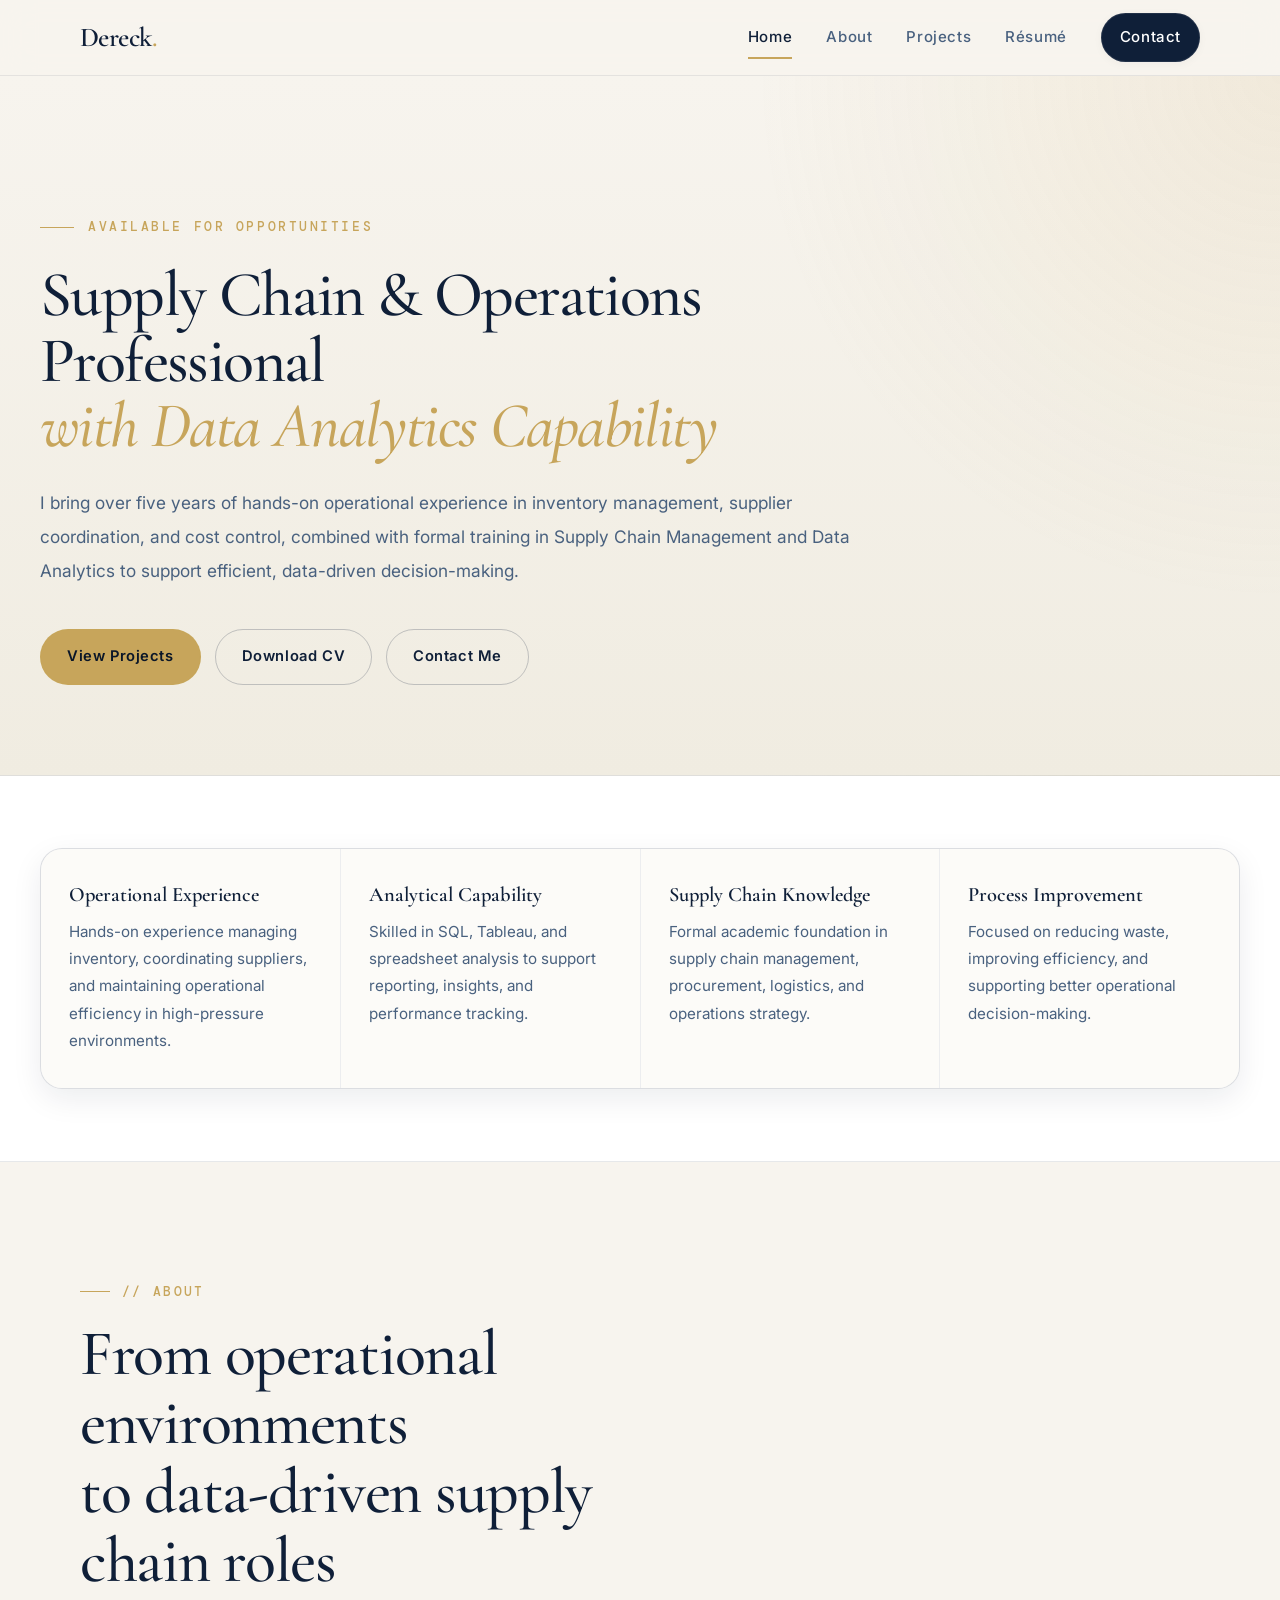
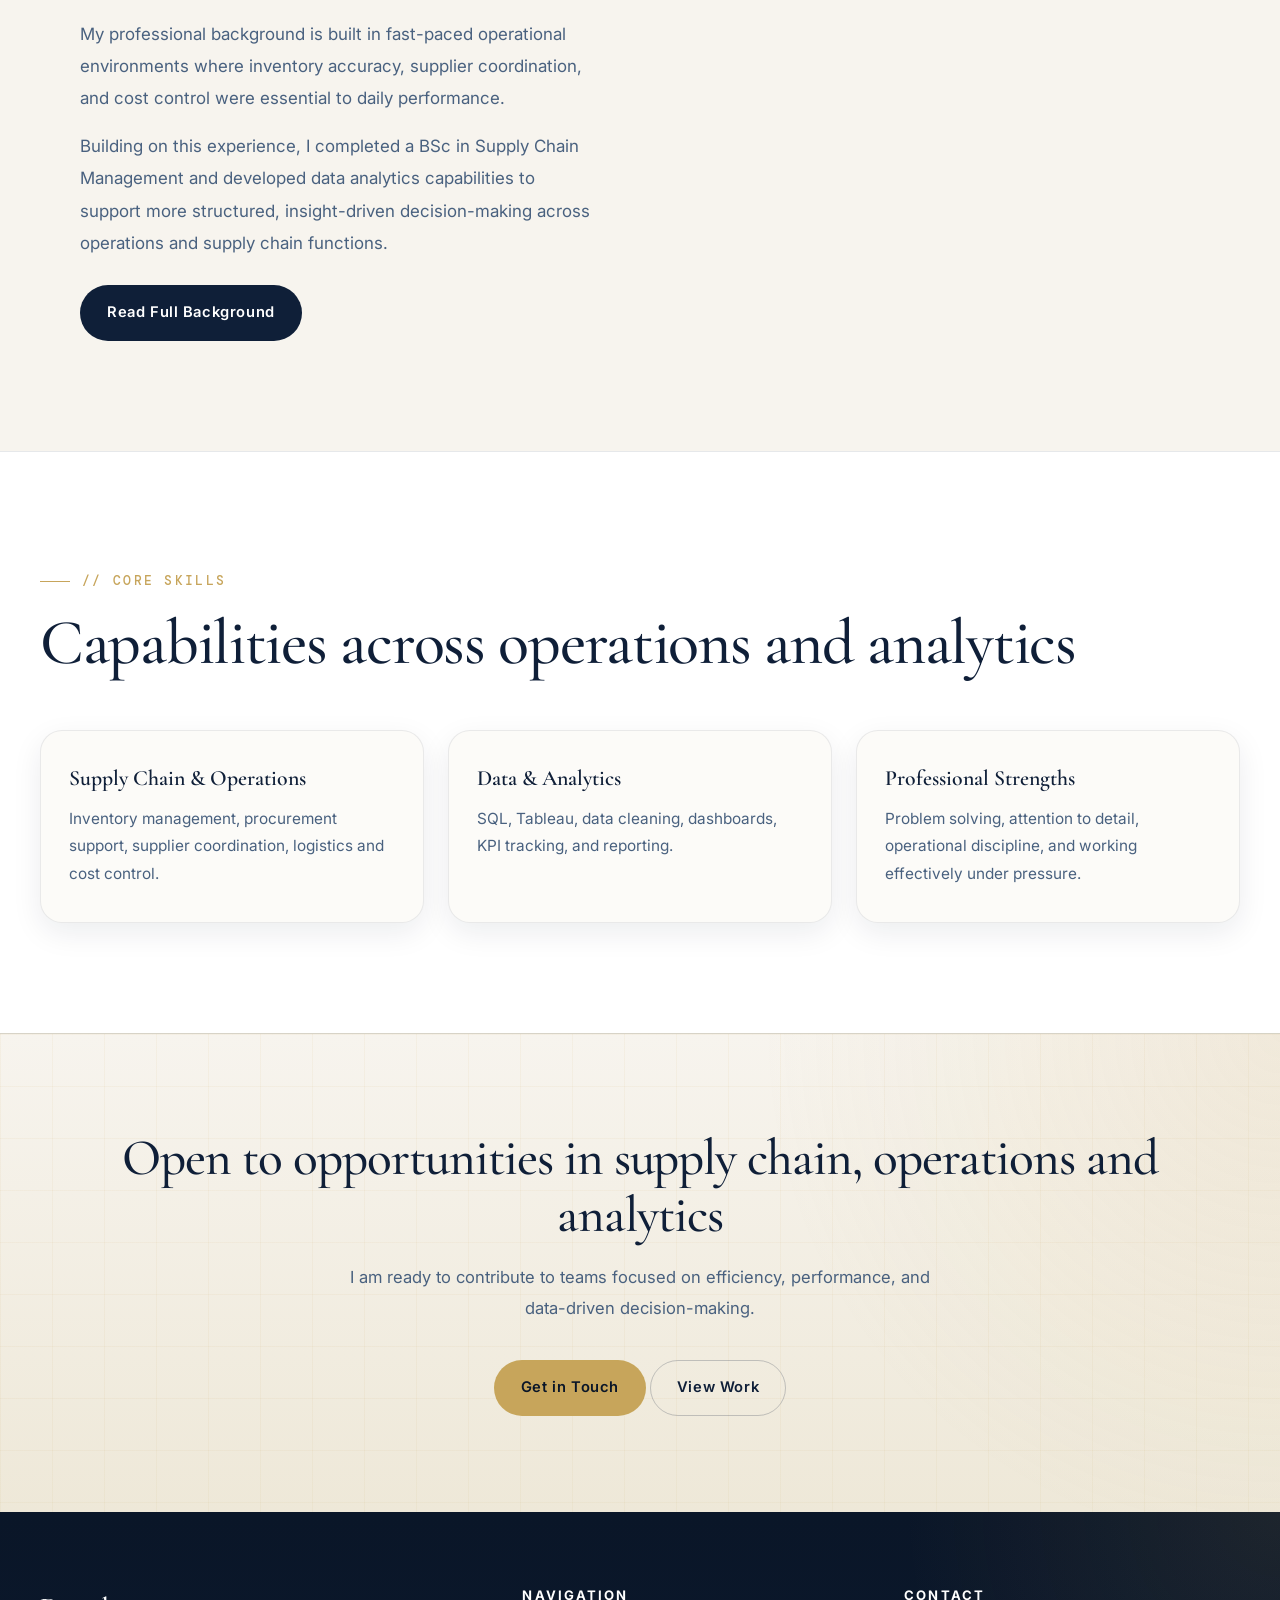
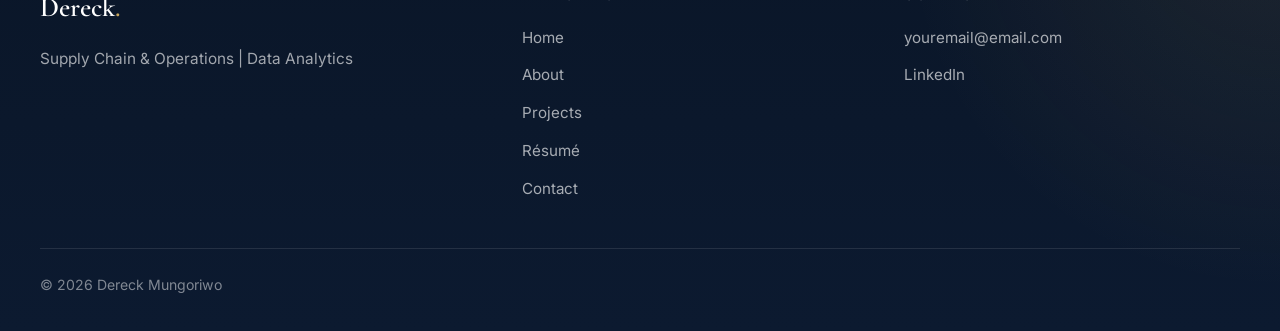
==== commit e6788054: "Fix formatting of hero title in index.html" ====
--- a/index.html
+++ b/index.html
@@ -61,7 +61,7 @@
       <p class="hero-eyebrow">Available for Opportunities</p>
 
       <h1 class="hero-title">
-        Supply Chain &amp; Operations Professional
+        Supply Chain & Operations Professional
         <em>with Data Analytics Capability</em>
       </h1>
 
--- a/assets/css/home.css
+++ b/assets/css/home.css
@@ -4,7 +4,7 @@
 
 /* ── Hero ── */
 .hero {
-  min-height: 100vh;
+  min-height: auto;
   display: flex;
   align-items: center;
   background:
@@ -12,7 +12,7 @@
     linear-gradient(180deg, var(--ivory) 0%, #f0ece1 100%);
   position: relative;
   overflow: hidden;
-  padding: 140px 40px 96px;
+  padding: 140px 40px 90px;
   border-bottom: 1px solid var(--border);
 }
 
@@ -54,12 +54,14 @@
   max-width: 1200px;
   margin: 0 auto;
   width: 100%;
-  display: grid;
-  grid-template-columns: minmax(0, 1fr) 420px;
-  gap: 90px;
-  align-items: center;
+  display: block;
   position: relative;
   z-index: 1;
+}
+
+.hero-content {
+  width: 100%;
+  max-width: 820px;
 }
 
 .hero-eyebrow {
@@ -85,28 +87,27 @@
 
 .hero-title {
   font-family: var(--font-display);
-  font-size: clamp(3rem, 6vw, 5.2rem);
+  font-size: clamp(2.5rem, 5.0vw, 4.0rem);
   font-weight: 500;
   color: var(--navy);
-  line-height: 1.05;
+  line-height: 1.02;
   letter-spacing: -0.025em;
-  margin-bottom: 26px;
-  max-width: none; /* 🔥 IMPORTANT: removes forced wrapping */
+  margin-bottom: 28px;
+  max-width: none;
 }
 
 .hero-title em {
-  display: block;        /* forces second line */
+  display: block;
   font-style: italic;
   color: var(--accent);
 }
 
-/* Subtitle switches to standard mid text on the light background */
 .hero-subtitle {
   font-size: 1.08rem;
   color: var(--text-mid);
   line-height: 1.95;
-  max-width: 560px;
-  margin-bottom: 40px;
+  max-width: 820px;
+  margin-bottom: 42px;
 }
 
 .hero-actions {
@@ -116,8 +117,9 @@
   align-items: center;
 }
 
-/* btn-gold and btn-outline both work perfectly on cream —
-   no colour overrides needed here. */
+.hero-card {
+  display: none;
+}
 
 /* ── Hero Card ── */
 /* Card stays navy so it contrasts against the now-light hero */
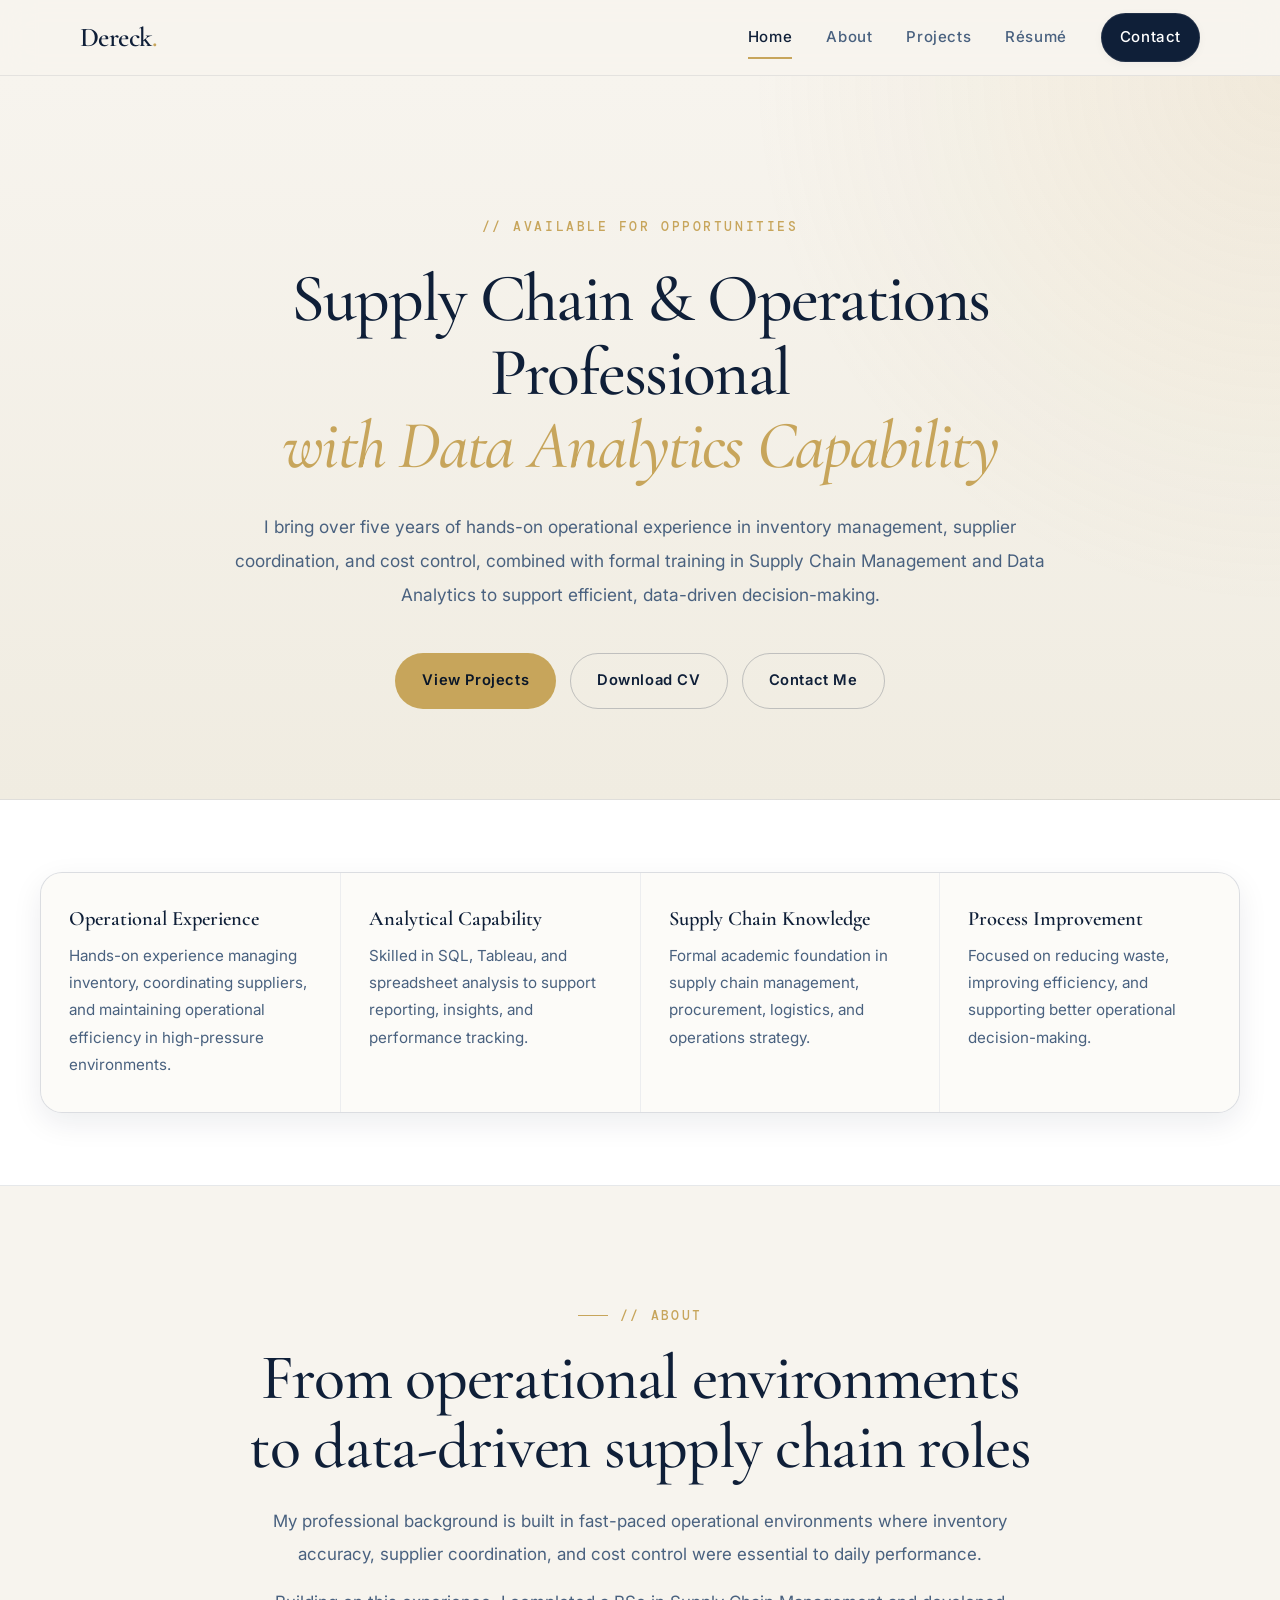
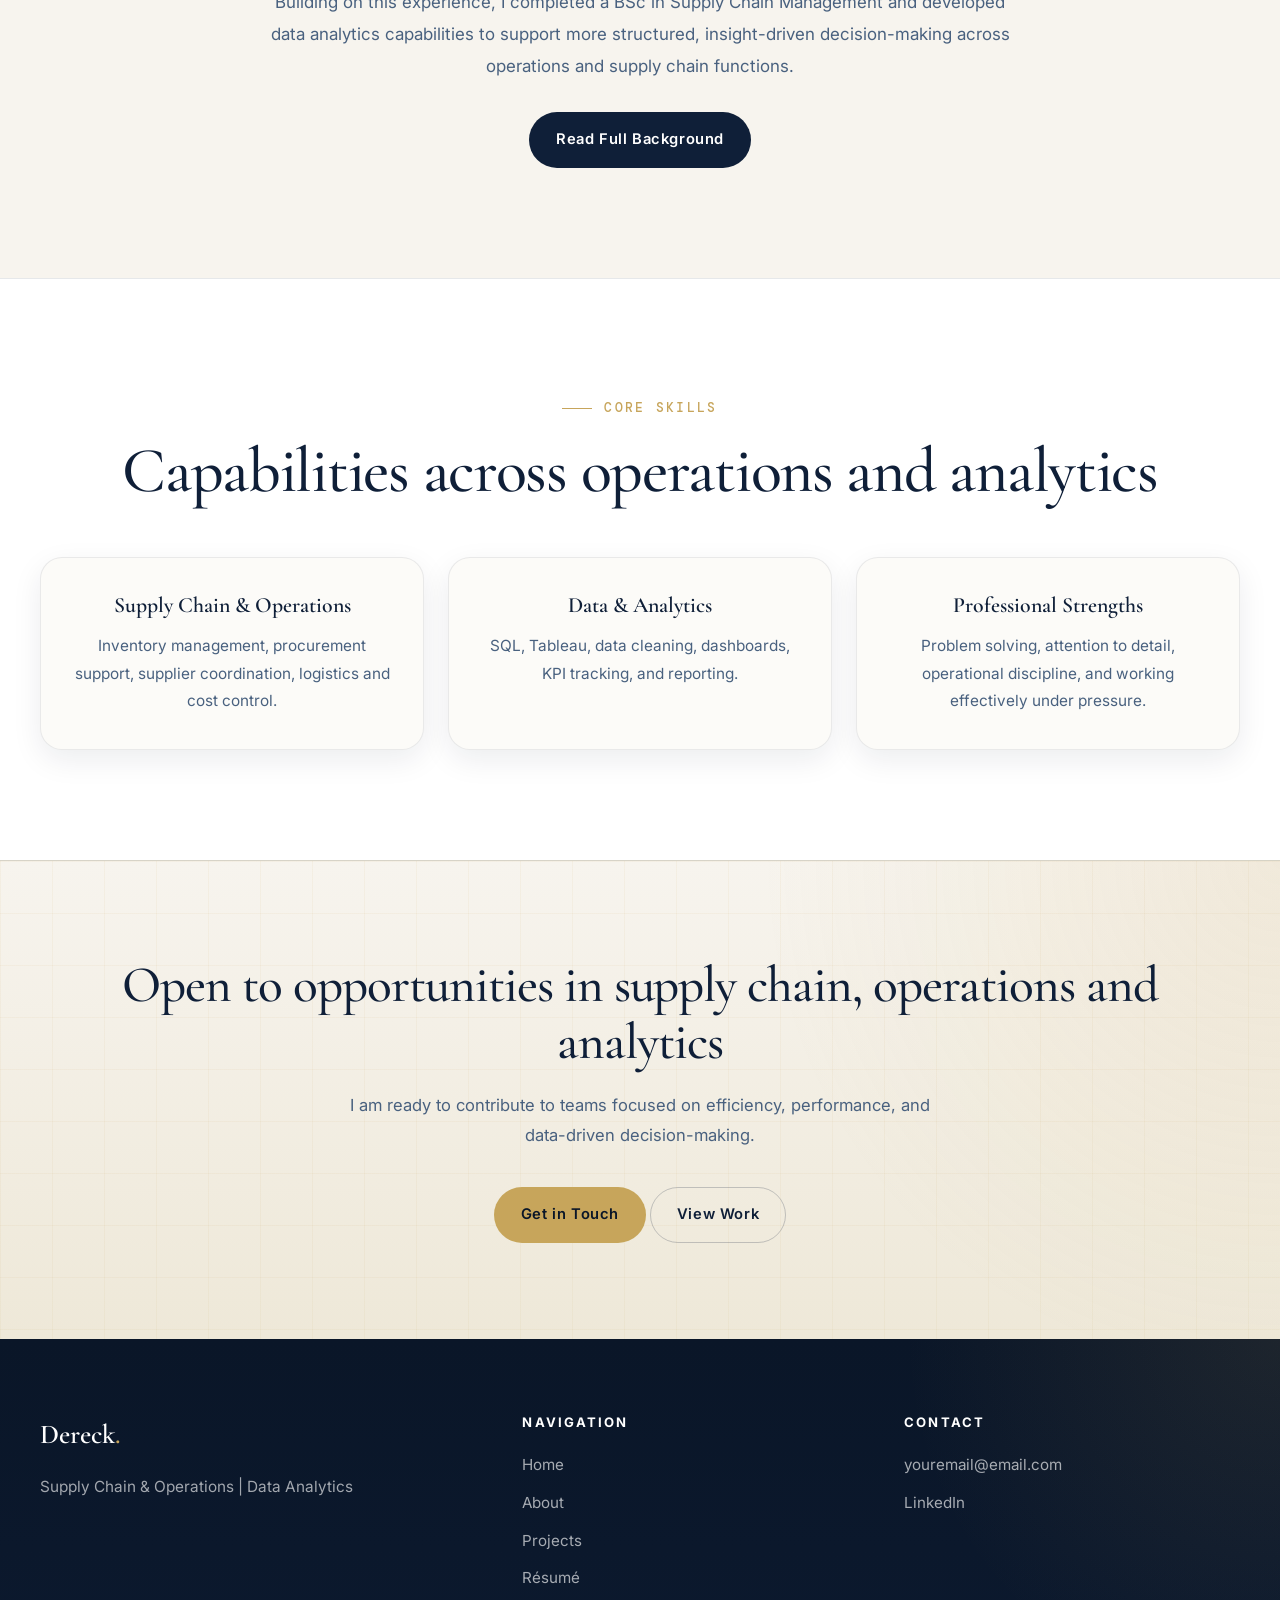
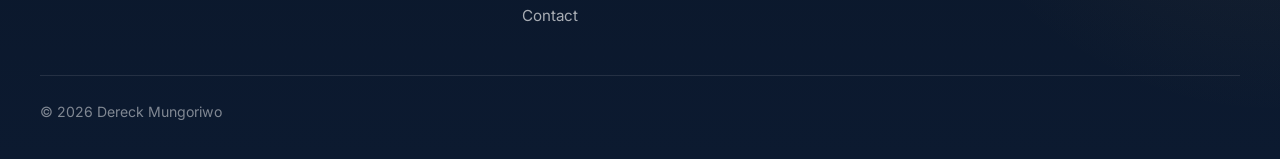
==== commit ee90fee8: "Remove comment notation from Core Skills label" ====
--- a/index.html
+++ b/index.html
@@ -135,7 +135,7 @@
 <section class="skills-preview">
   <div class="skills-preview-inner">
 
-    <span class="section-label">// Core Skills</span>
+    <span class="section-label">Core Skills</span>
     <h2 class="section-heading">Capabilities across operations and analytics</h2>
 
     <div class="skills-preview-grid">
--- a/assets/css/home.css
+++ b/assets/css/home.css
@@ -7,6 +7,7 @@
   min-height: auto;
   display: flex;
   align-items: center;
+  text-align: center;
   background:
     radial-gradient(circle at top right, rgba(199,165,91,0.13), transparent 36%),
     linear-gradient(180deg, var(--ivory) 0%, #f0ece1 100%);
@@ -57,11 +58,26 @@
   display: block;
   position: relative;
   z-index: 1;
+  text-align: center;
+}
+
+.hero-content {
+  margin: 0 auto;
+  max-width: 900px;
+}
+
+.hero-actions {
+  justify-content: center;
+}
+
+.hero-subtitle {
+  margin-left: auto;
+  margin-right: auto;
 }
 
 .hero-content {
   width: 100%;
-  max-width: 820px;
+  max-width: 920px;
 }
 
 .hero-eyebrow {
@@ -72,25 +88,20 @@
   text-transform: uppercase;
   color: var(--accent);
   margin-bottom: 24px;
-  display: flex;
-  align-items: center;
-  gap: 14px;
+  text-align: center;
 }
 
 .hero-eyebrow::before {
-  content: '';
-  width: 34px;
-  height: 1px;
-  background: var(--accent);
-  display: inline-block;
+  content: "// ";
+  color: var(--accent);
 }
 
 .hero-title {
   font-family: var(--font-display);
-  font-size: clamp(2.5rem, 5.0vw, 4.0rem);
+  font-size: clamp(2.8rem, 5.3vw, 4.8rem);
   font-weight: 500;
   color: var(--navy);
-  line-height: 1.02;
+  line-height: 1.08;
   letter-spacing: -0.025em;
   margin-bottom: 28px;
   max-width: none;
@@ -528,29 +539,61 @@
   position: relative;
 }
 
+.about-preview {
+  padding: 110px 40px;
+  background: var(--ivory);
+}
+
+.about-preview-inner {
+  max-width: 1200px;
+  margin: 0 auto;
+  display: block;
+  text-align: center;
+}
+
+.about-text {
+  margin: 0 auto;
+  max-width: 850px;
+}
+
+.about-preview .section-heading {
+  margin-bottom: 24px;
+}
+
+.about-preview .section-subtext {
+  max-width: 760px;
+  margin-left: auto;
+  margin-right: auto;
+}
+
+.about-text .btn {
+  margin-top: 30px;
+}
+
 /* ── Responsive ── */
 @media (max-width: 1100px) {
-  .hero-inner {
-    grid-template-columns: 1fr;
-    gap: 48px;
-  }
-
-  .hero-card {
-    max-width: 520px;
+  .hero-content {
+    max-width: 850px;
+  }
+
+  .about-text {
+    max-width: 850px;
   }
 
   .value-strip-inner {
     grid-template-columns: repeat(2, 1fr);
   }
 
-  .about-preview-inner {
-    grid-template-columns: 1fr;
-    gap: 48px;
-  }
-
   .skills-preview-grid {
     grid-template-columns: 1fr 1fr;
   }
+}
+
+.skills-preview-inner {
+  max-width: 1200px;
+  margin: 0 auto;
+  display: block;
+  text-align: center;
 }
 
 @media (max-width: 768px) {
@@ -565,10 +608,6 @@
 
   .hero-subtitle {
     font-size: 1rem;
-  }
-
-  .hero-card {
-    display: none;
   }
 
   .value-strip,
@@ -610,14 +649,6 @@
     width: 100%;
   }
 
-  .about-visual-card {
-    padding: 36px 26px;
-  }
-
-  .about-quote {
-    font-size: 1.5rem;
-  }
-
   .value-item,
   .skill-card {
     padding: 26px 20px;
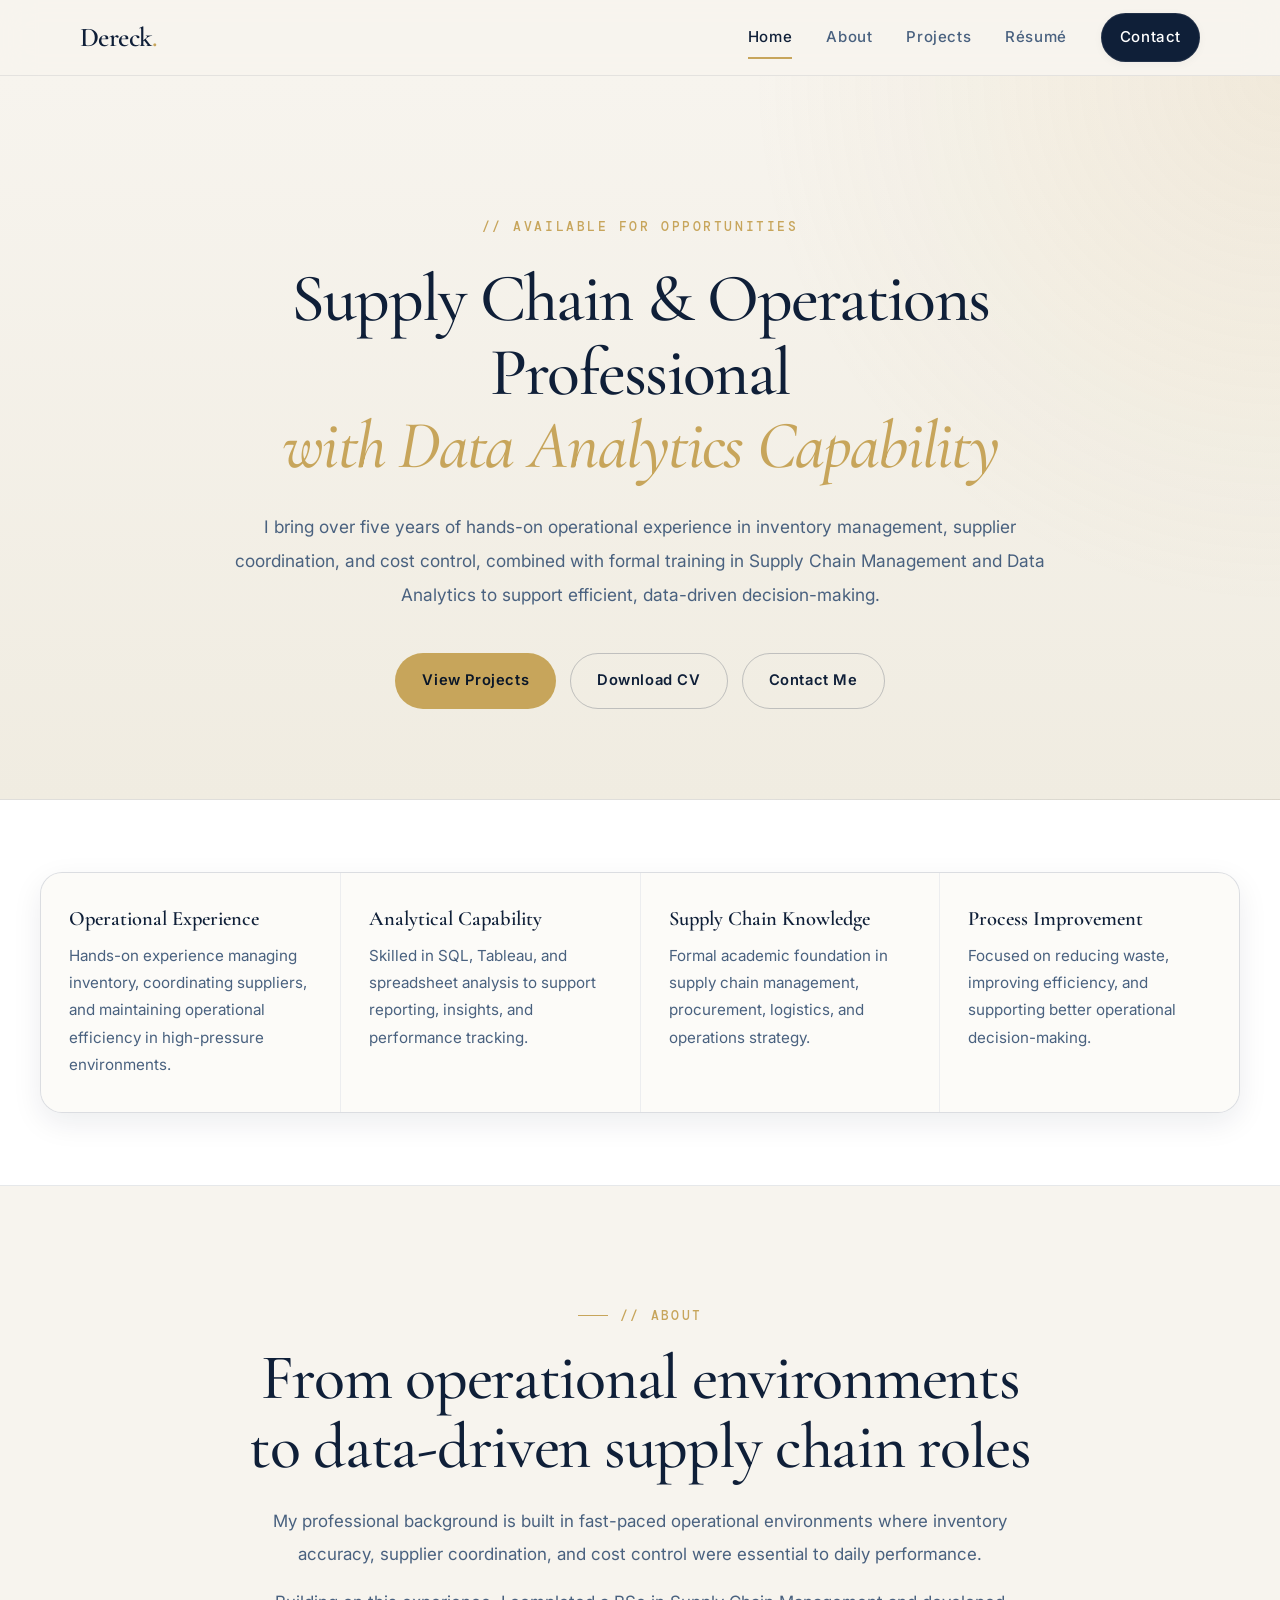
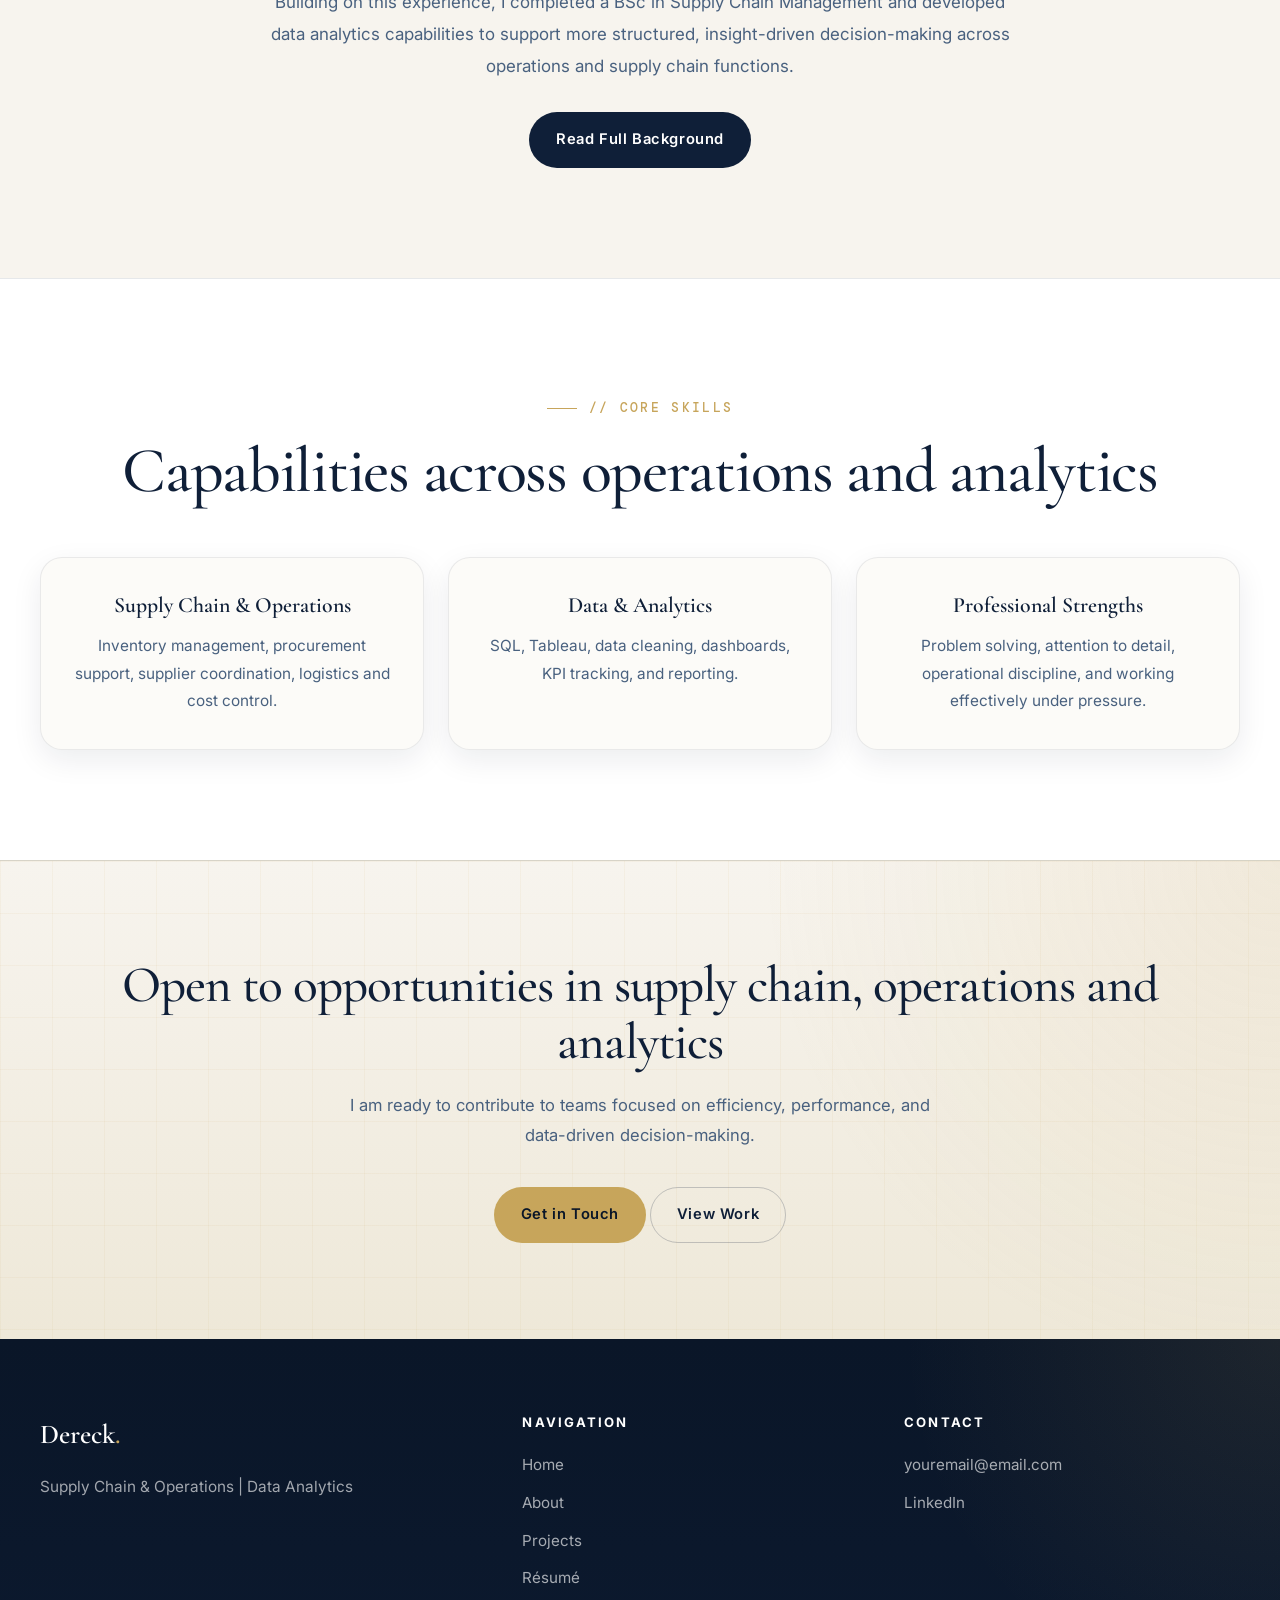
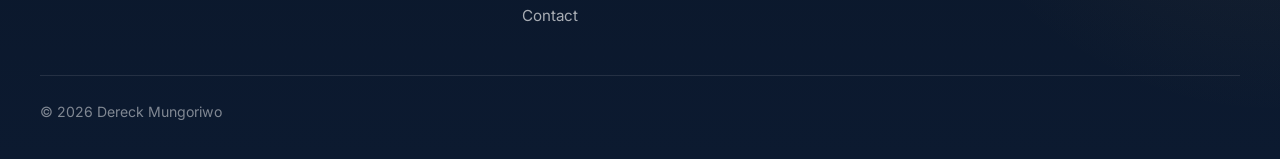
==== commit ff4b2063: "Update Core Skills label to include comment" ====
--- a/index.html
+++ b/index.html
@@ -135,7 +135,7 @@
 <section class="skills-preview">
   <div class="skills-preview-inner">
 
-    <span class="section-label">Core Skills</span>
+    <span class="section-label">// Core Skills</span>
     <h2 class="section-heading">Capabilities across operations and analytics</h2>
 
     <div class="skills-preview-grid">
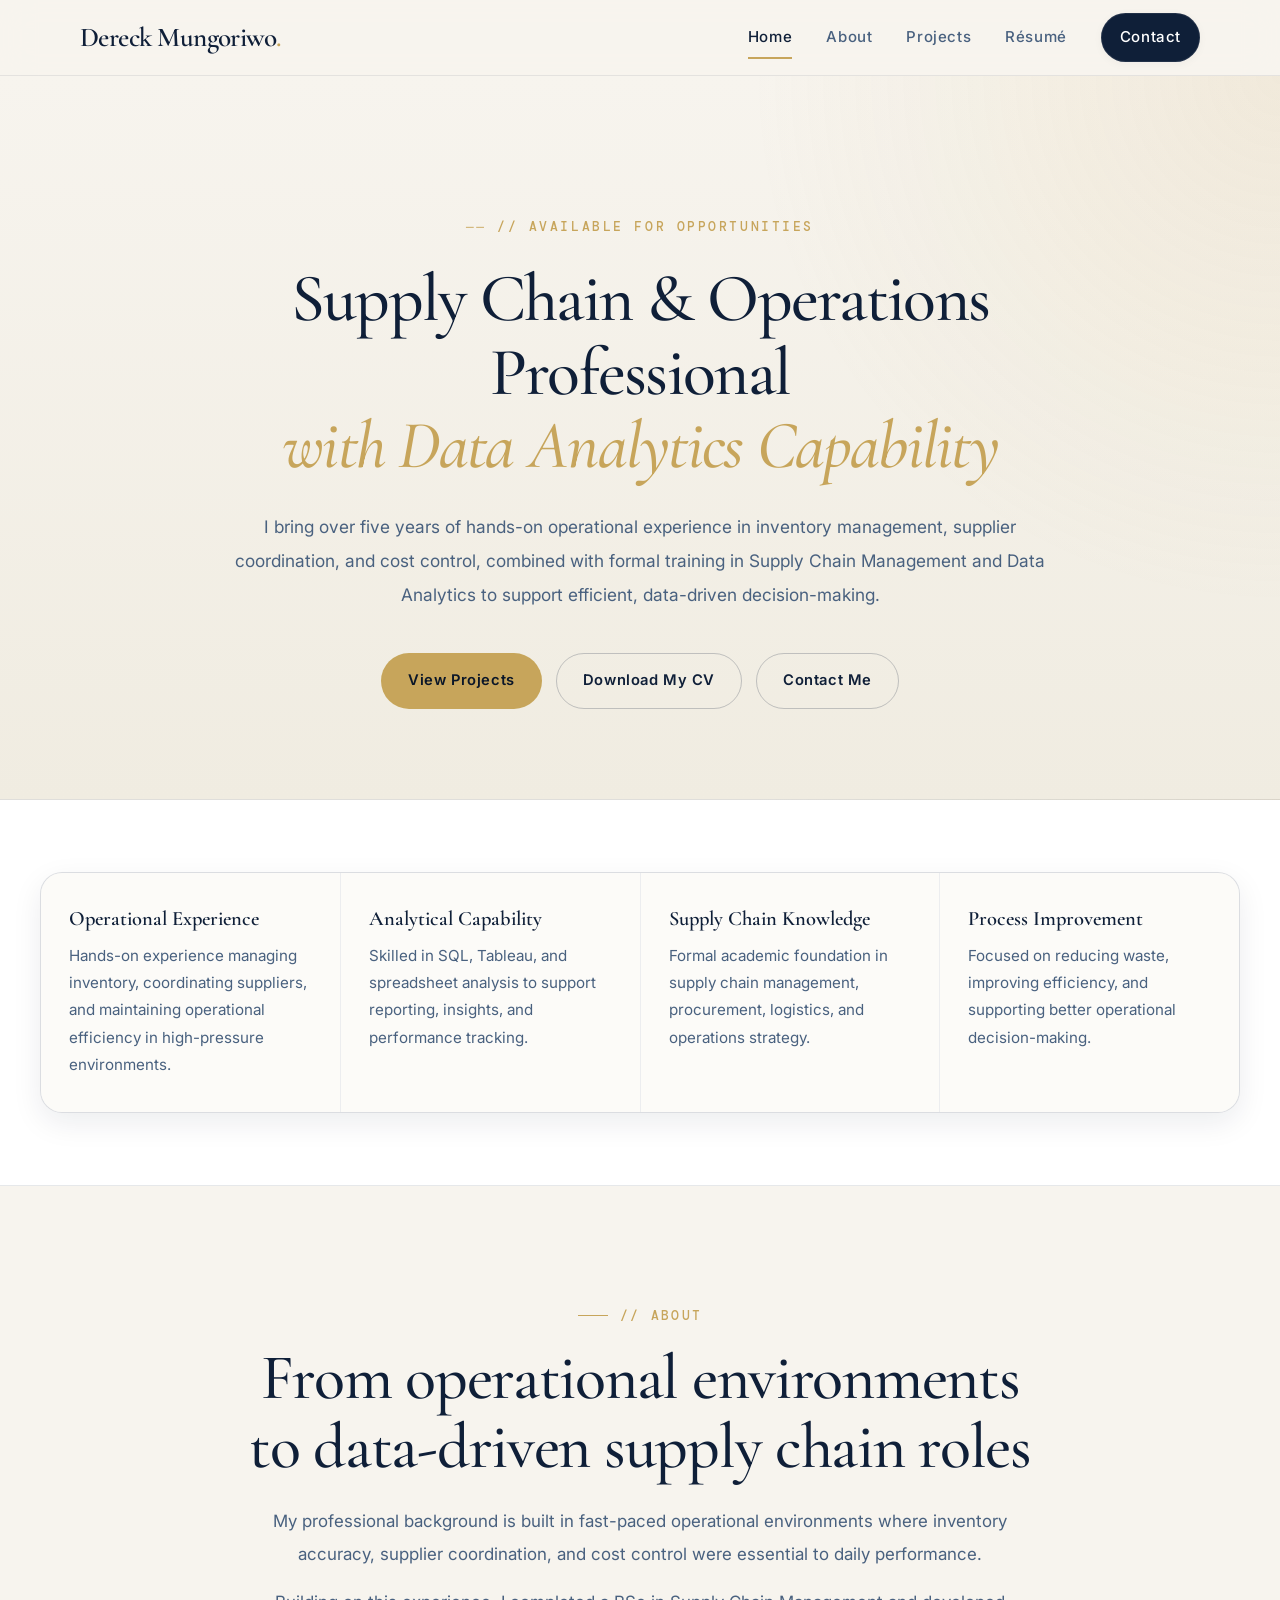
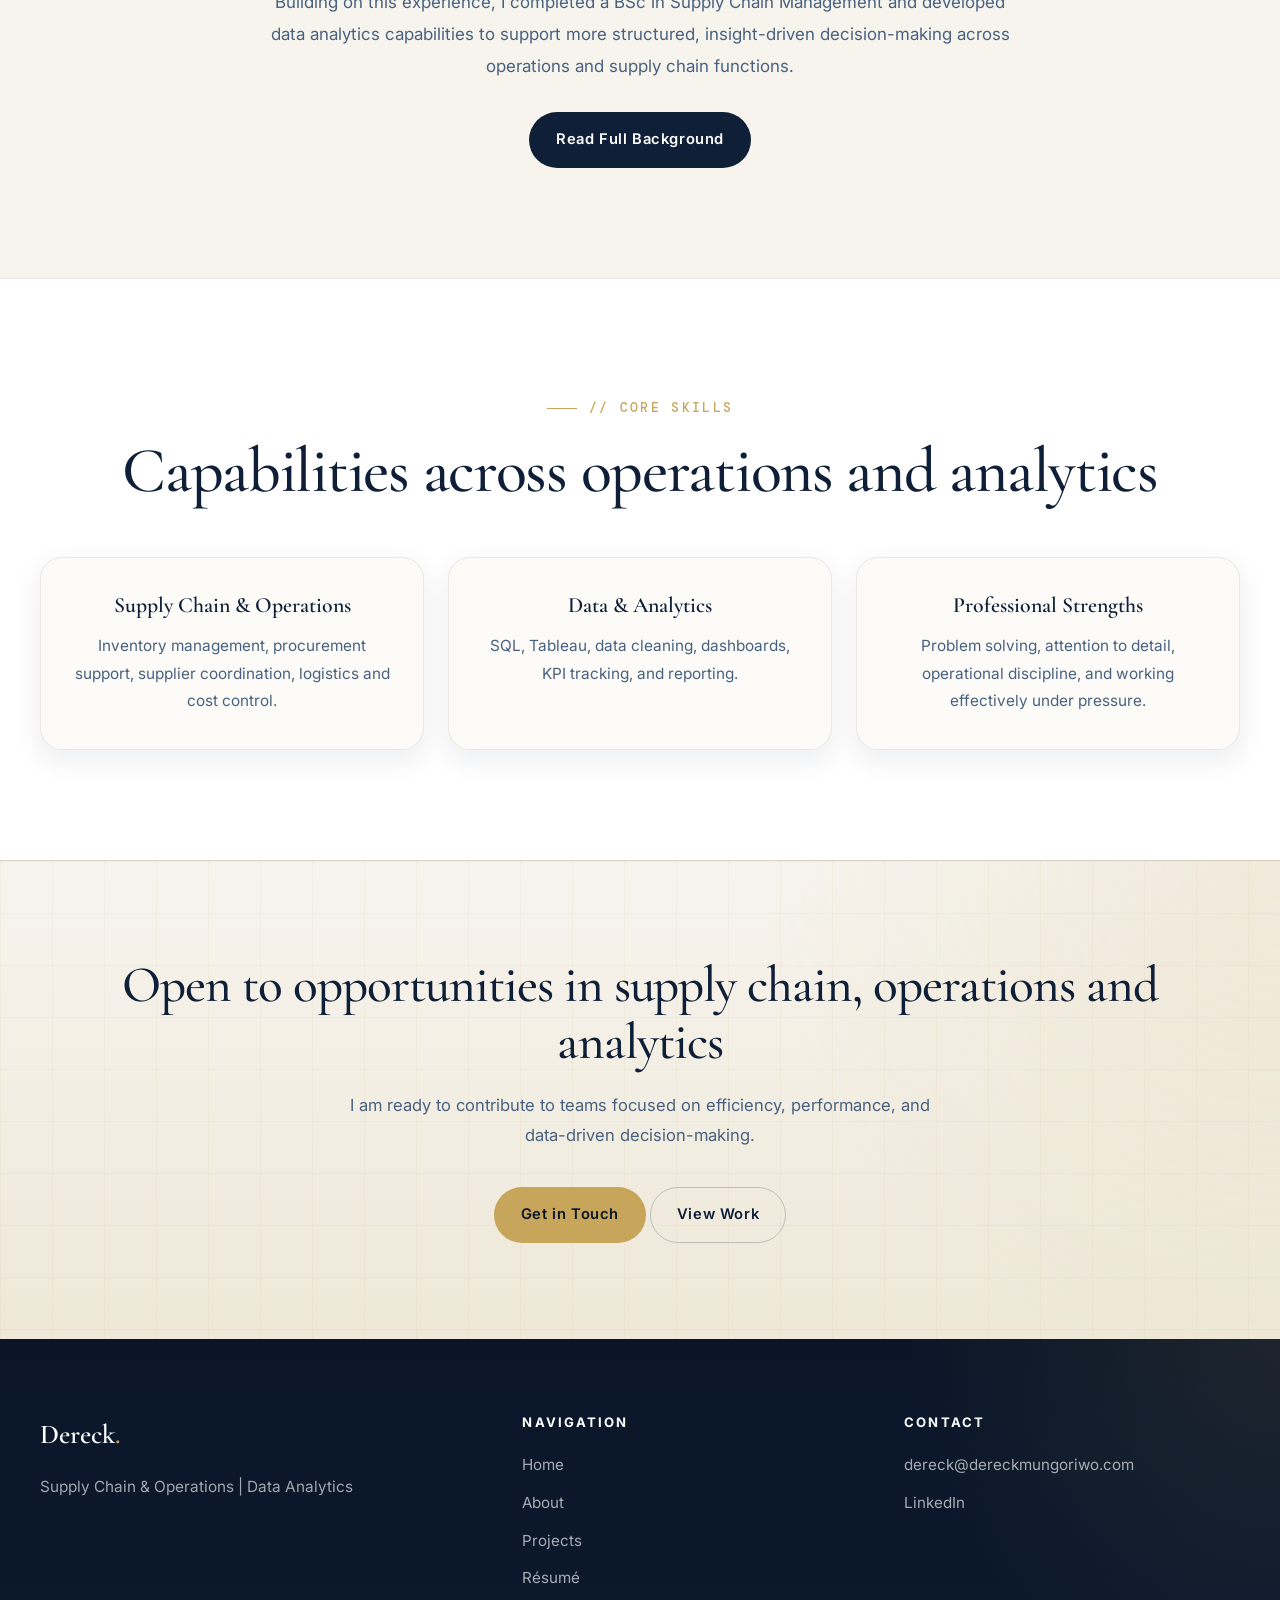
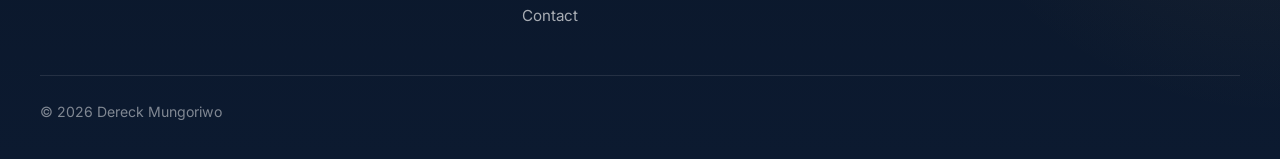
==== commit 9b2bbd05: "Update navigation and contact information in index.html" ====
--- a/index.html
+++ b/index.html
@@ -30,7 +30,7 @@
 <!-- NAV -->
 <nav class="site-nav">
   <div class="nav-inner">
-    <a href="index.html" class="nav-logo">Dereck<span>.</span></a>
+    <a href="index.html" class="nav-logo">Dereck Mungoriwo<span>.</span></a>
     <div class="nav-links">
       <a href="index.html" class="active">Home</a>
       <a href="about.html">About</a>
@@ -71,7 +71,7 @@
 
       <div class="hero-actions">
         <a href="projects.html" class="btn btn-gold">View Projects</a>
-        <a href="resume.html" class="btn btn-outline">Download CV</a>
+        <a href="resume.html" class="btn btn-outline">Download My CV</a>
         <a href="contact.html" class="btn btn-outline">Contact Me</a>
       </div>
     </div>
@@ -193,8 +193,8 @@
 
     <div class="footer-col">
       <h4>Contact</h4>
-      <a href="mailto:youremail@email.com">youremail@email.com</a>
-      <a href="https://linkedin.com/in/yourprofile" target="_blank">LinkedIn</a>
+      <a href="mailto:dereck@dereckmungoriwo.com">dereck@dereckmungoriwo.com</a>
+      <a href="https://linkedin.com/in/dereckmungoriwo" target="_blank">LinkedIn</a>
     </div>
 
   </div>
--- a/assets/css/home.css
+++ b/assets/css/home.css
@@ -92,7 +92,7 @@
 }
 
 .hero-eyebrow::before {
-  content: "// ";
+  content: " ── // ";
   color: var(--accent);
 }
 
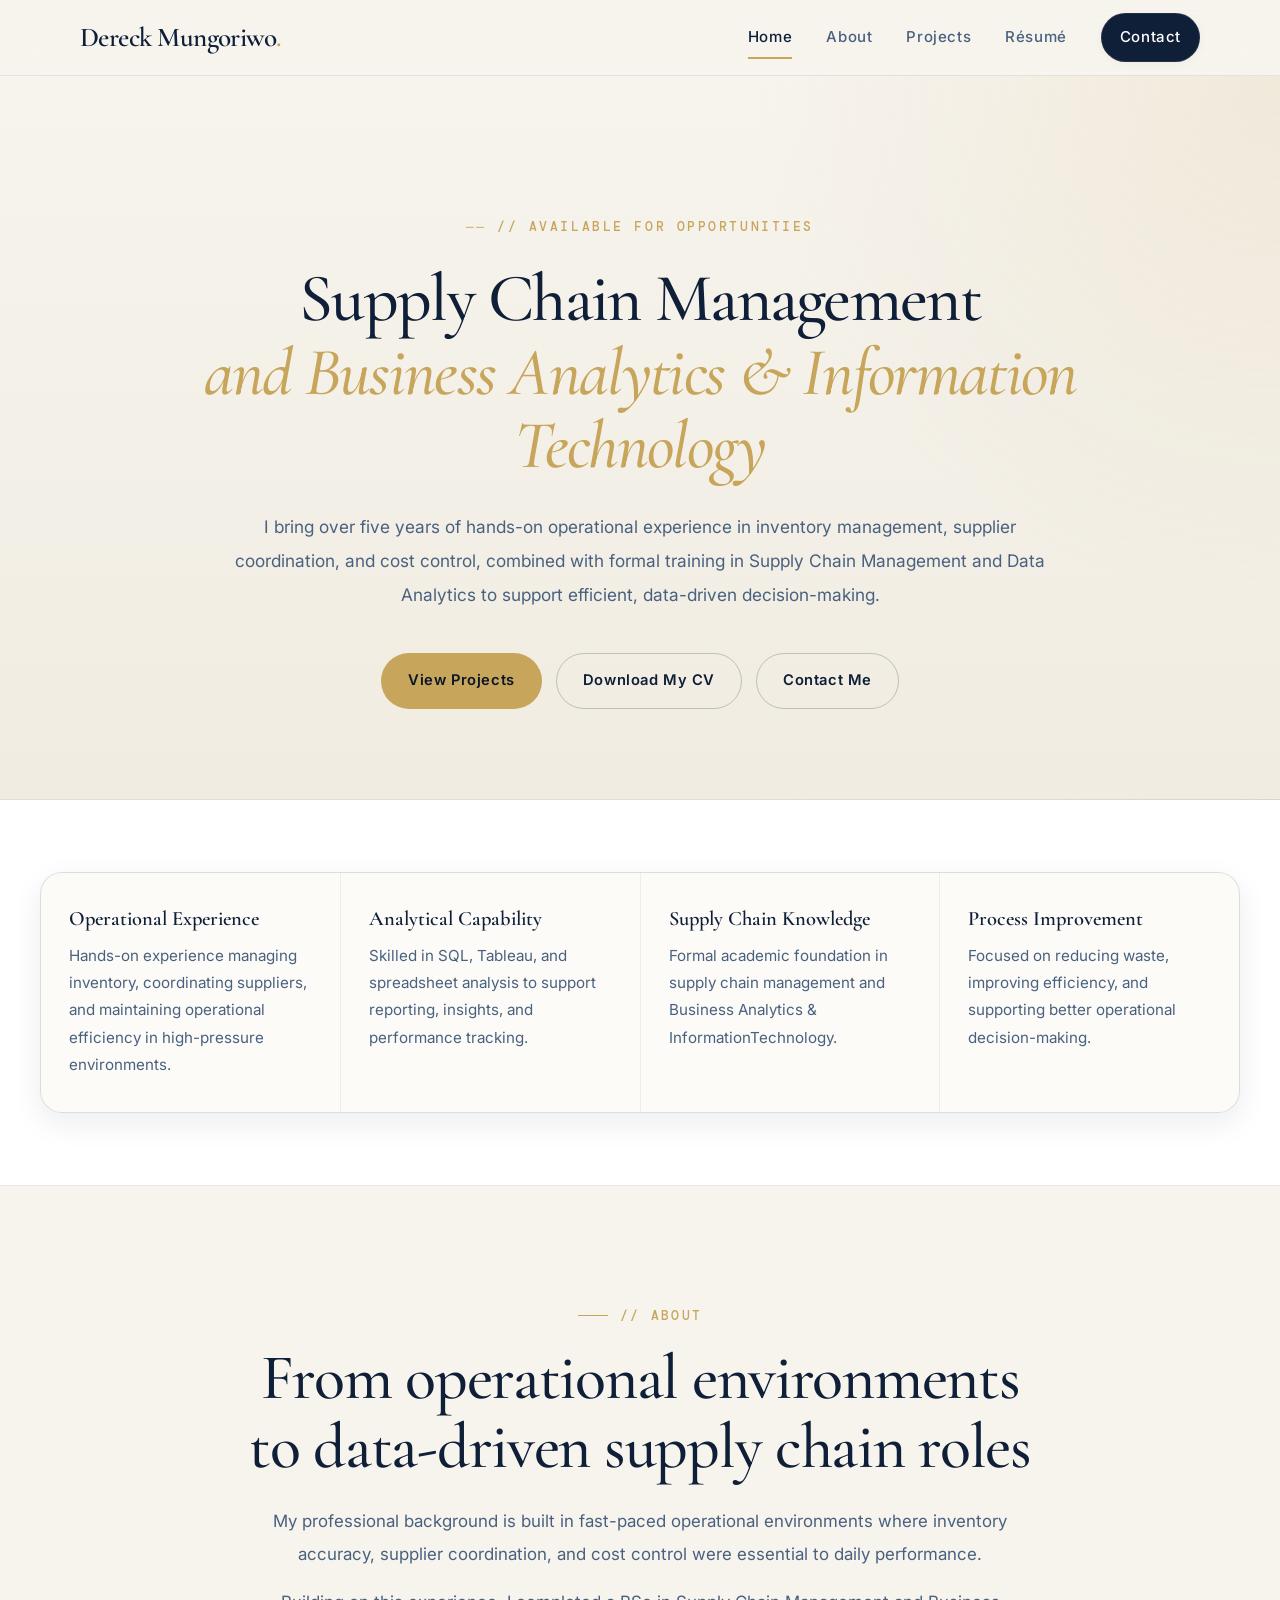
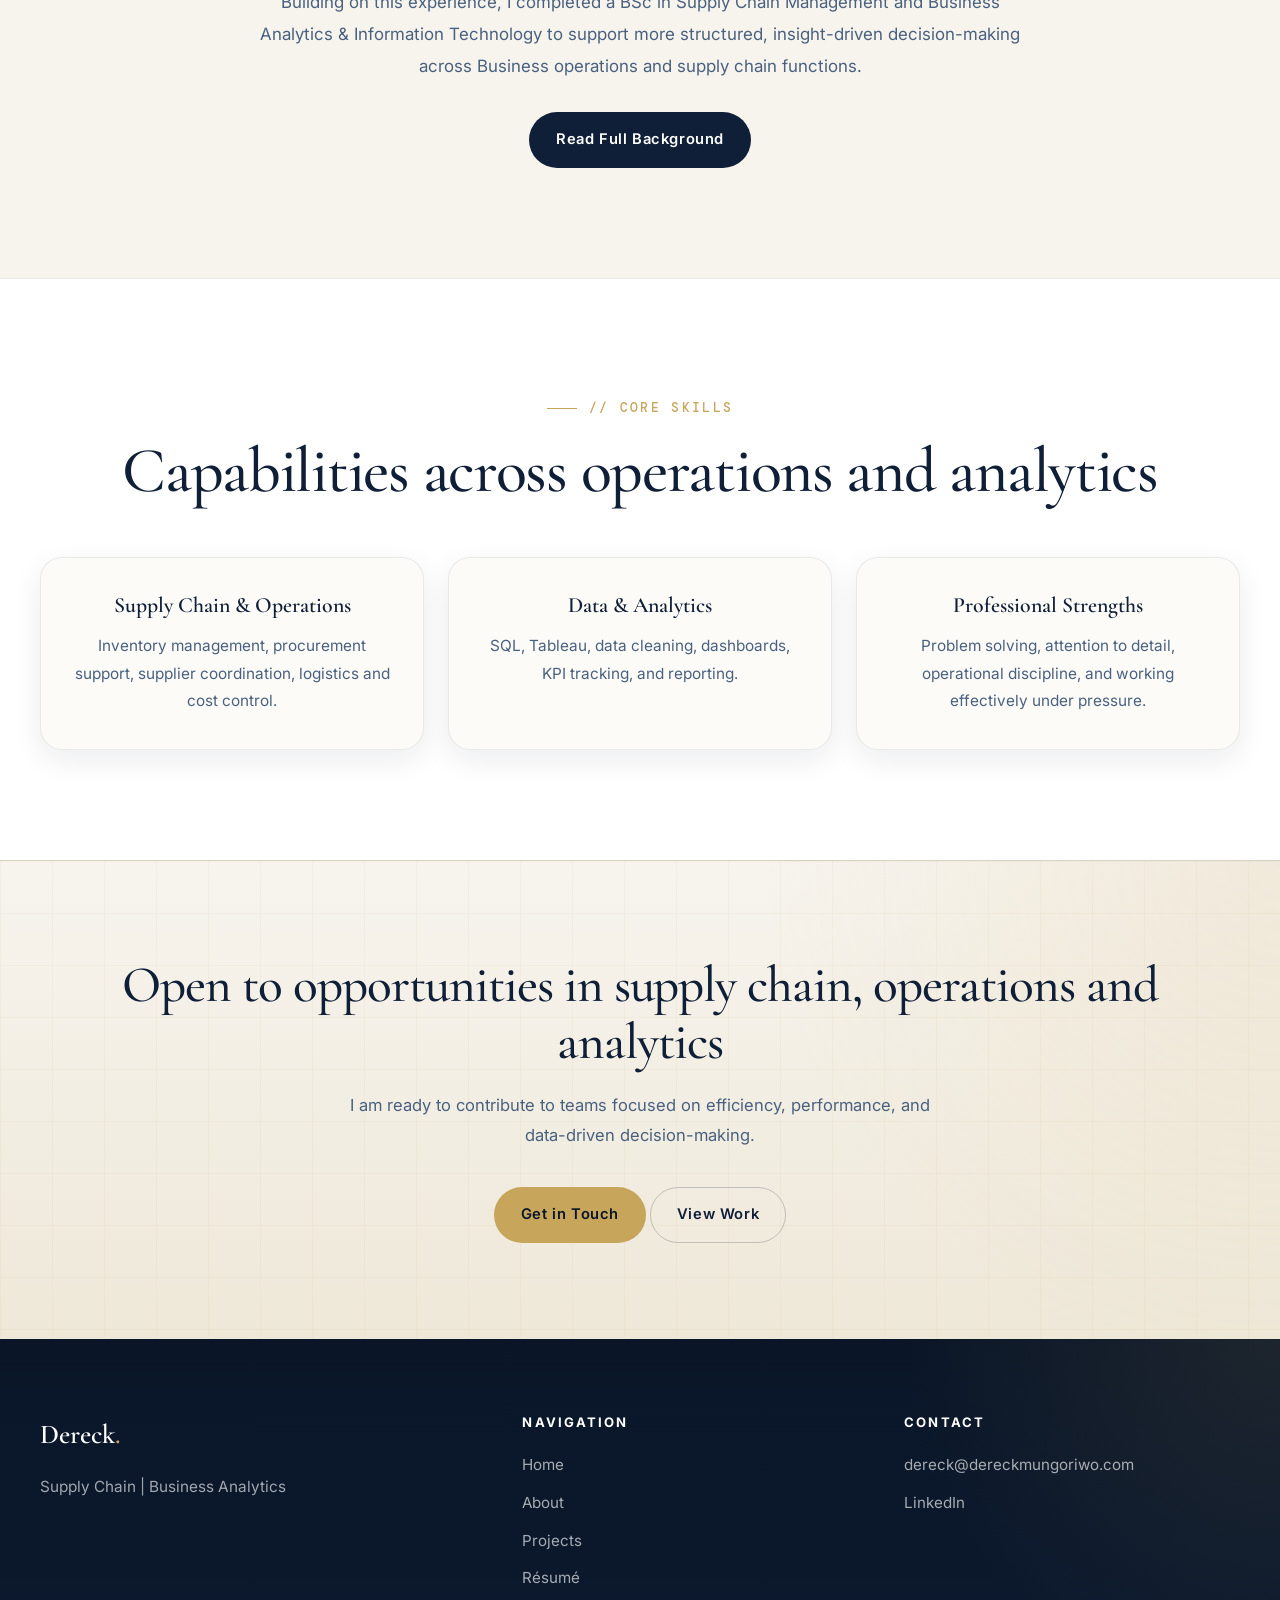
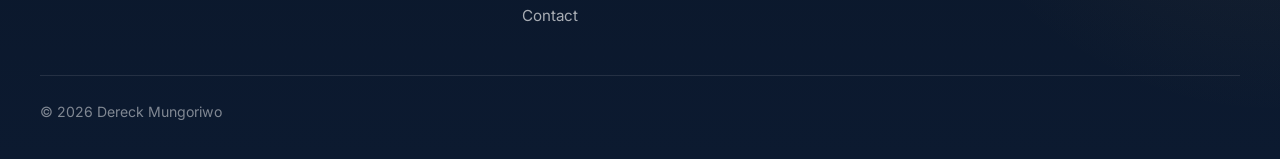
==== commit 203ade2d: "Update index.html" ====
--- a/index.html
+++ b/index.html
@@ -4,9 +4,9 @@
   <meta charset="UTF-8" />
   <meta name="viewport" content="width=device-width, initial-scale=1.0" />
 
-  <title>Dereck Mungoriwo | Supply Chain & Operations Portfolio</title>
-
-  <meta name="description" content="Supply Chain Management graduate with 5+ years of operational experience in inventory control, supplier coordination, and cost efficiency, supported by data analytics skills in SQL, Tableau, and business reporting.">
+  <title>Dereck Mungoriwo | Supply Chain and Business Analytics & Information Technology Portfolio</title>
+
+  <meta name="description" content="Supply Chain Management and BAIT graduate with 5+ years of operational experience in inventory control, supplier coordination, and cost efficiency, supported by data analytics skills in SQL, Tableau, and business reporting.">
 
   <!-- Canonical -->
   <link rel="canonical" href="https://dereckmungoriwo.com/" />
@@ -61,8 +61,8 @@
       <p class="hero-eyebrow">Available for Opportunities</p>
 
       <h1 class="hero-title">
-        Supply Chain & Operations Professional
-        <em>with Data Analytics Capability</em>
+        Supply Chain Management
+        <em>and Business Analytics & Information Technology</em>
       </h1>
 
       <p class="hero-subtitle">
@@ -95,7 +95,7 @@
 
     <div class="value-item">
       <h3>Supply Chain Knowledge</h3>
-      <p>Formal academic foundation in supply chain management, procurement, logistics, and operations strategy.</p>
+      <p>Formal academic foundation in supply chain management and Business Analytics & InformationTechnology.</p>
     </div>
 
     <div class="value-item">
@@ -122,7 +122,7 @@
       </p>
 
       <p class="section-subtext">
-        Building on this experience, I completed a BSc in Supply Chain Management and developed data analytics capabilities to support more structured, insight-driven decision-making across operations and supply chain functions.
+        Building on this experience, I completed a BSc in Supply Chain Management and Business  Analytics & Information Technology to support more structured, insight-driven decision-making across Business operations and supply chain functions.
       </p>
 
       <a href="about.html" class="btn btn-primary">Read Full Background</a>
@@ -179,7 +179,7 @@
 
     <div class="footer-brand">
       <div class="footer-logo">Dereck<span>.</span></div>
-      <p>Supply Chain & Operations | Data Analytics</p>
+      <p>Supply Chain | Business Analytics</p>
     </div>
 
     <div class="footer-col">
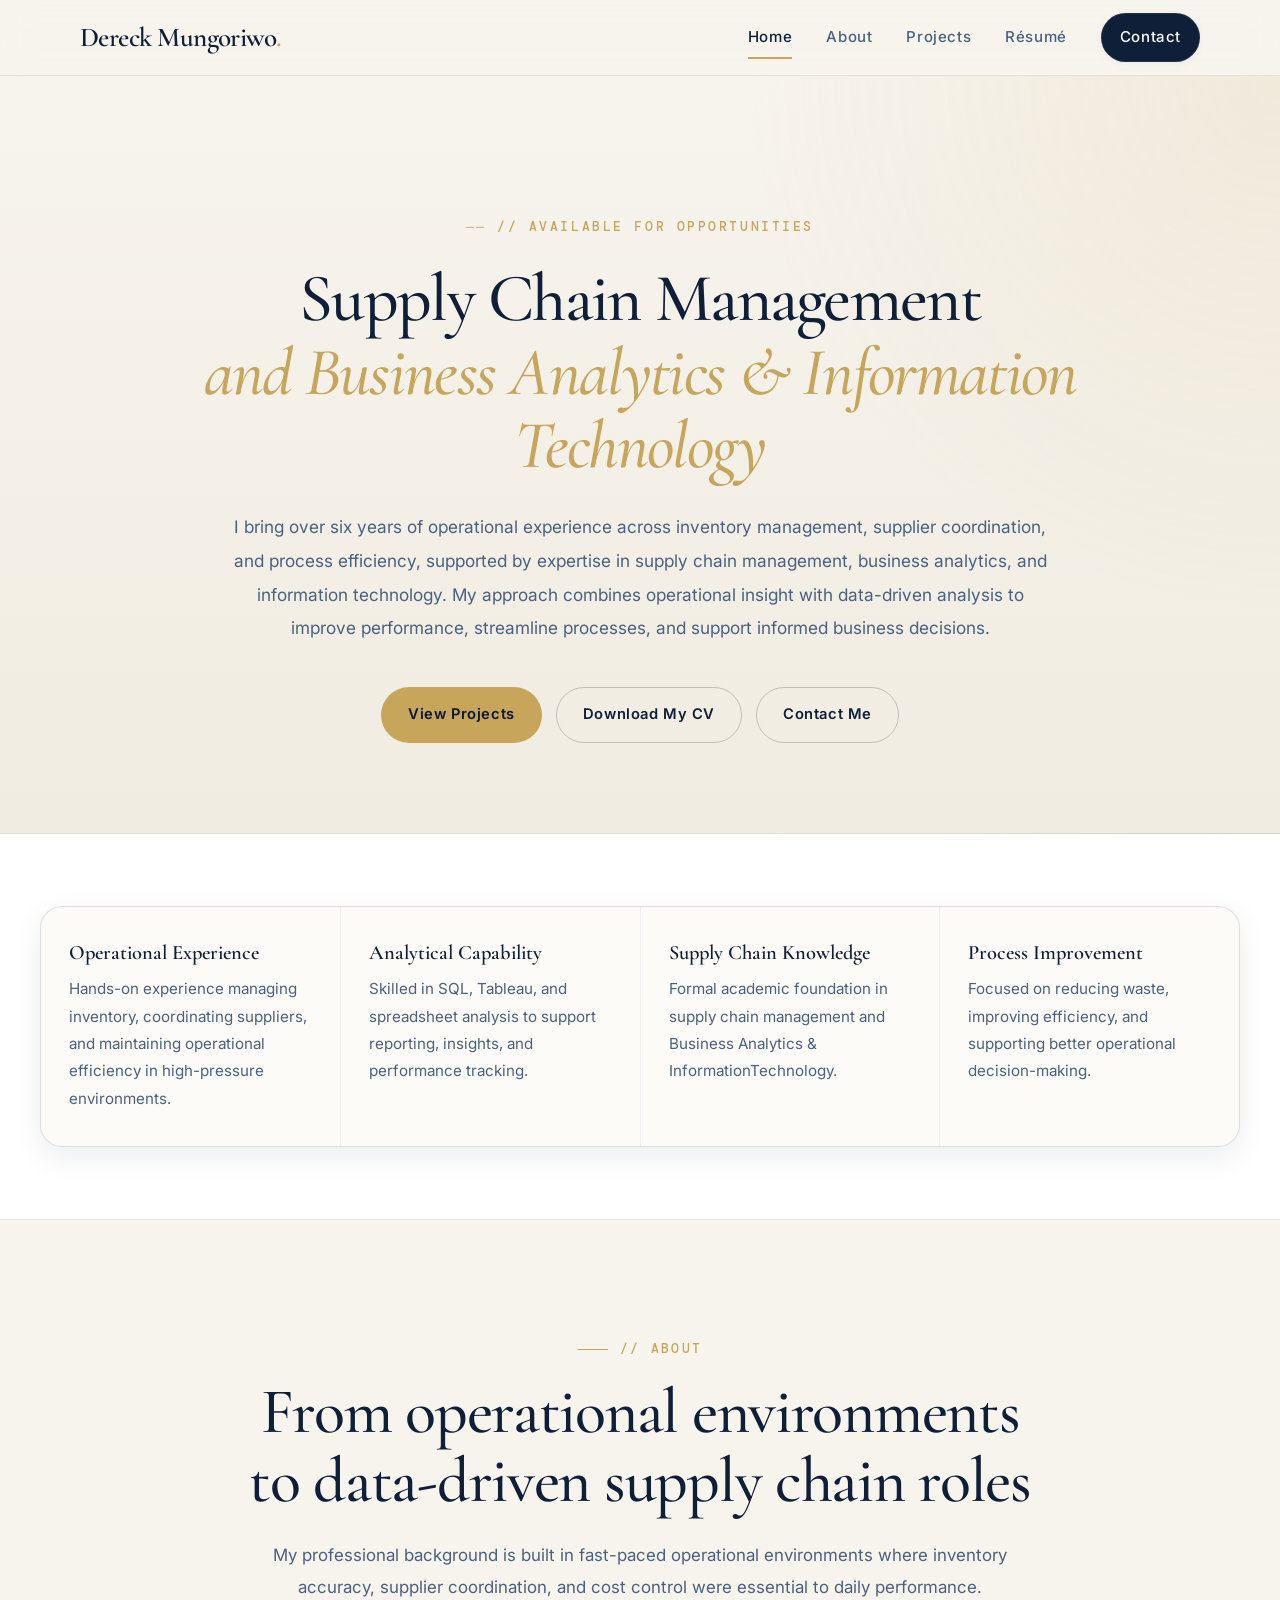
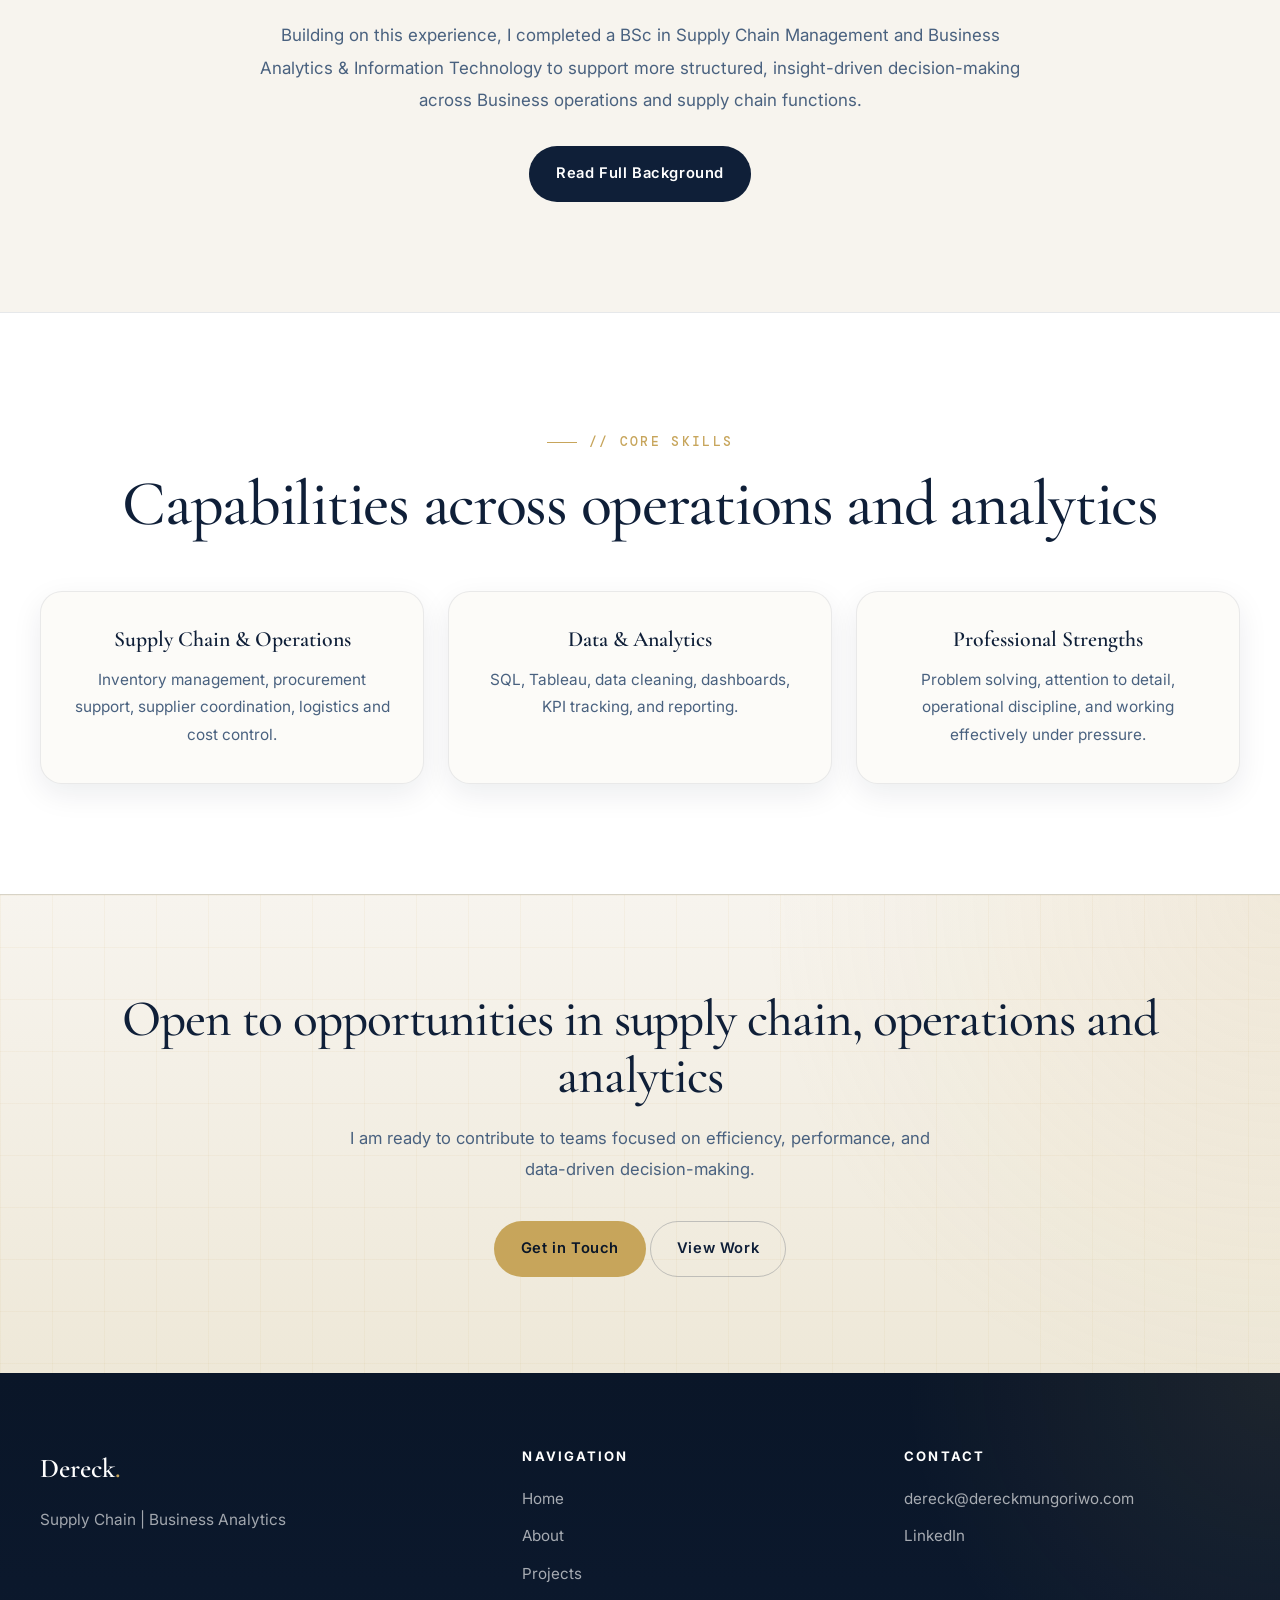
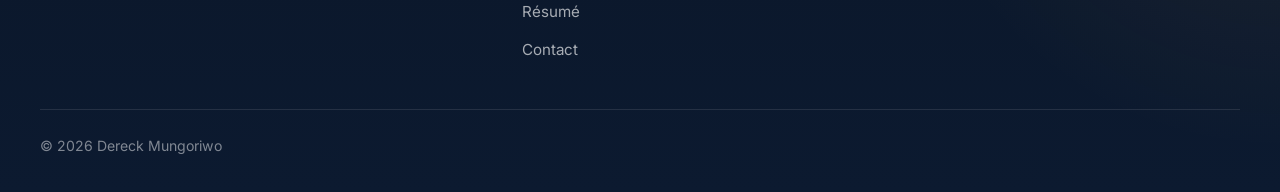
==== commit d29c2d5e: "Revise title and hero subtitle in index.html Updated title and hero subtitle for clarity and detail." ====
--- a/index.html
+++ b/index.html
@@ -4,7 +4,7 @@
   <meta charset="UTF-8" />
   <meta name="viewport" content="width=device-width, initial-scale=1.0" />
 
-  <title>Dereck Mungoriwo | Supply Chain and Business Analytics & Information Technology Portfolio</title>
+  <title>Dereck Mungoriwo | Supply Chain and Business Analytics & Information Technology</title>
 
   <meta name="description" content="Supply Chain Management and BAIT graduate with 5+ years of operational experience in inventory control, supplier coordination, and cost efficiency, supported by data analytics skills in SQL, Tableau, and business reporting.">
 
@@ -66,7 +66,7 @@
       </h1>
 
       <p class="hero-subtitle">
-        I bring over five years of hands-on operational experience in inventory management, supplier coordination, and cost control, combined with formal training in Supply Chain Management and Data Analytics to support efficient, data-driven decision-making.
+        I bring over six years of operational experience across inventory management, supplier coordination, and process efficiency, supported by expertise in supply chain management, business analytics, and information technology. My approach combines operational insight with data-driven analysis to improve performance, streamline processes, and support informed business decisions.
       </p>
 
       <div class="hero-actions">
